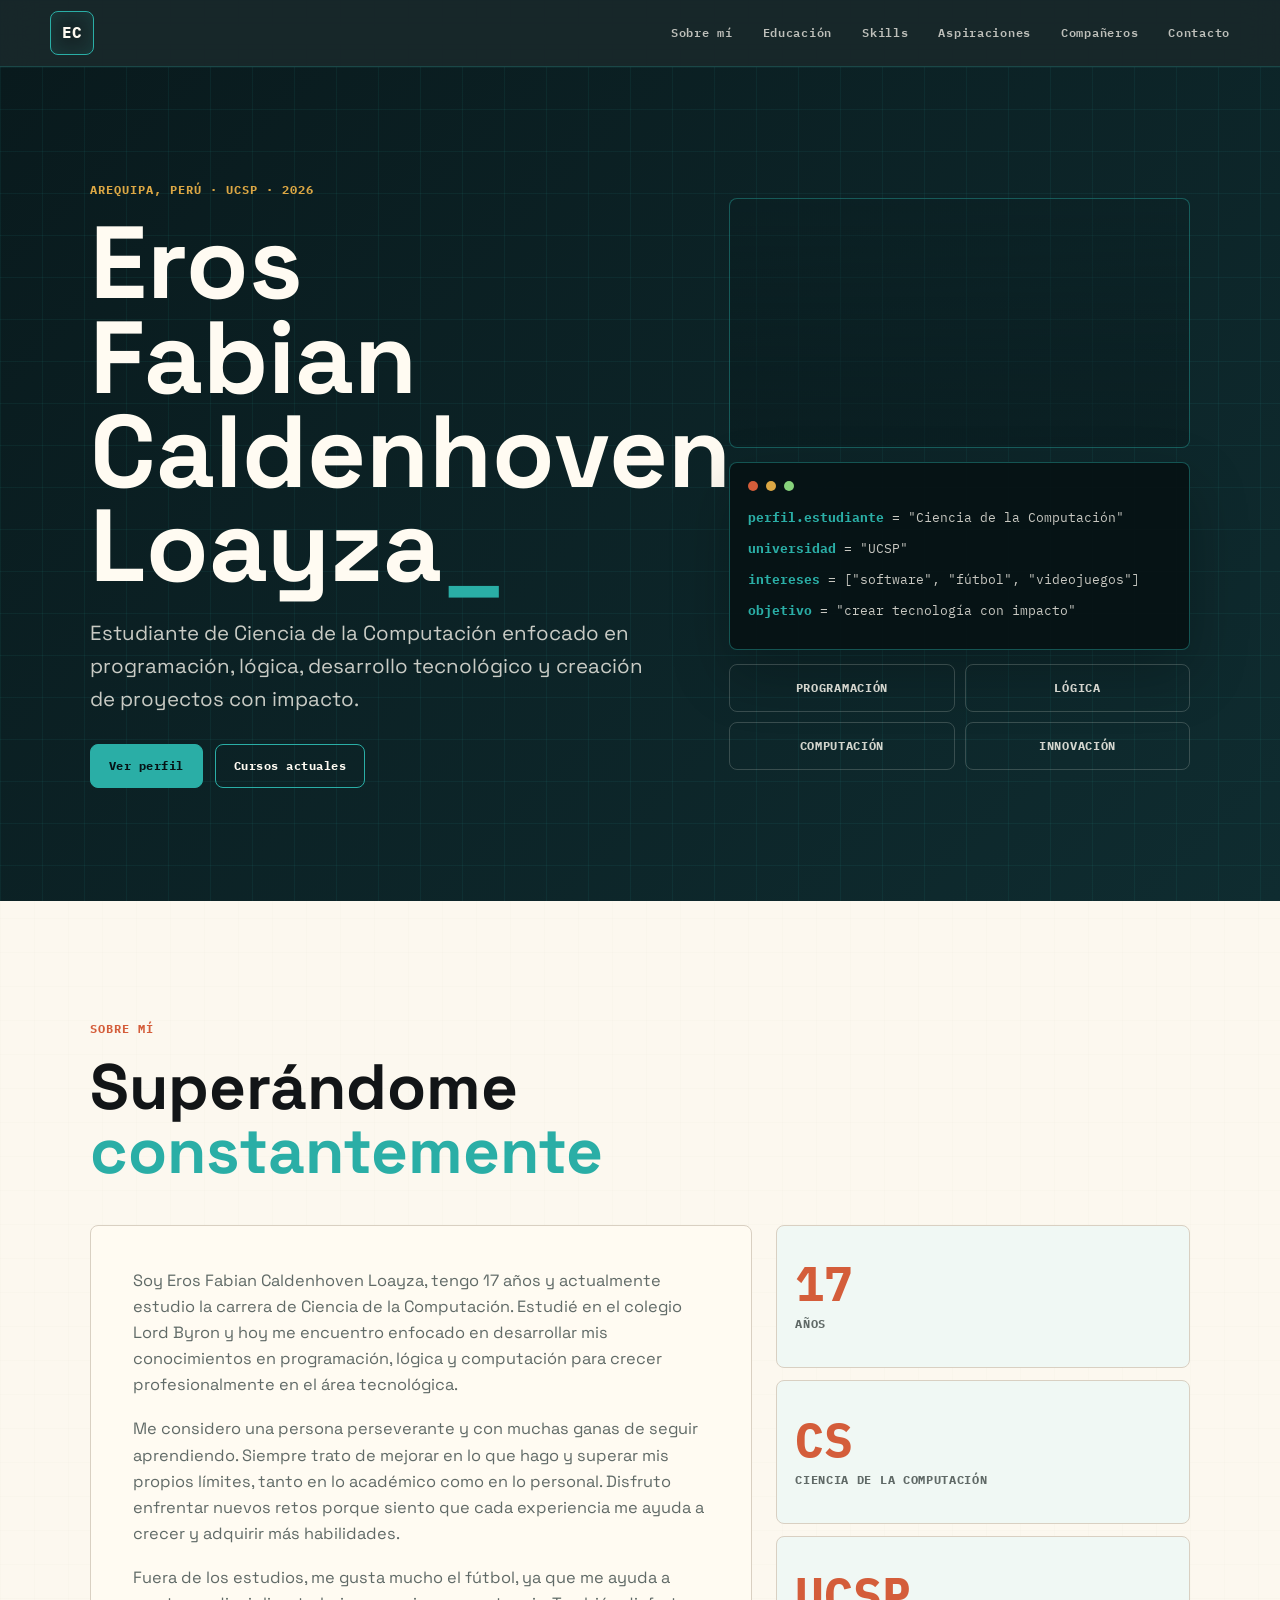
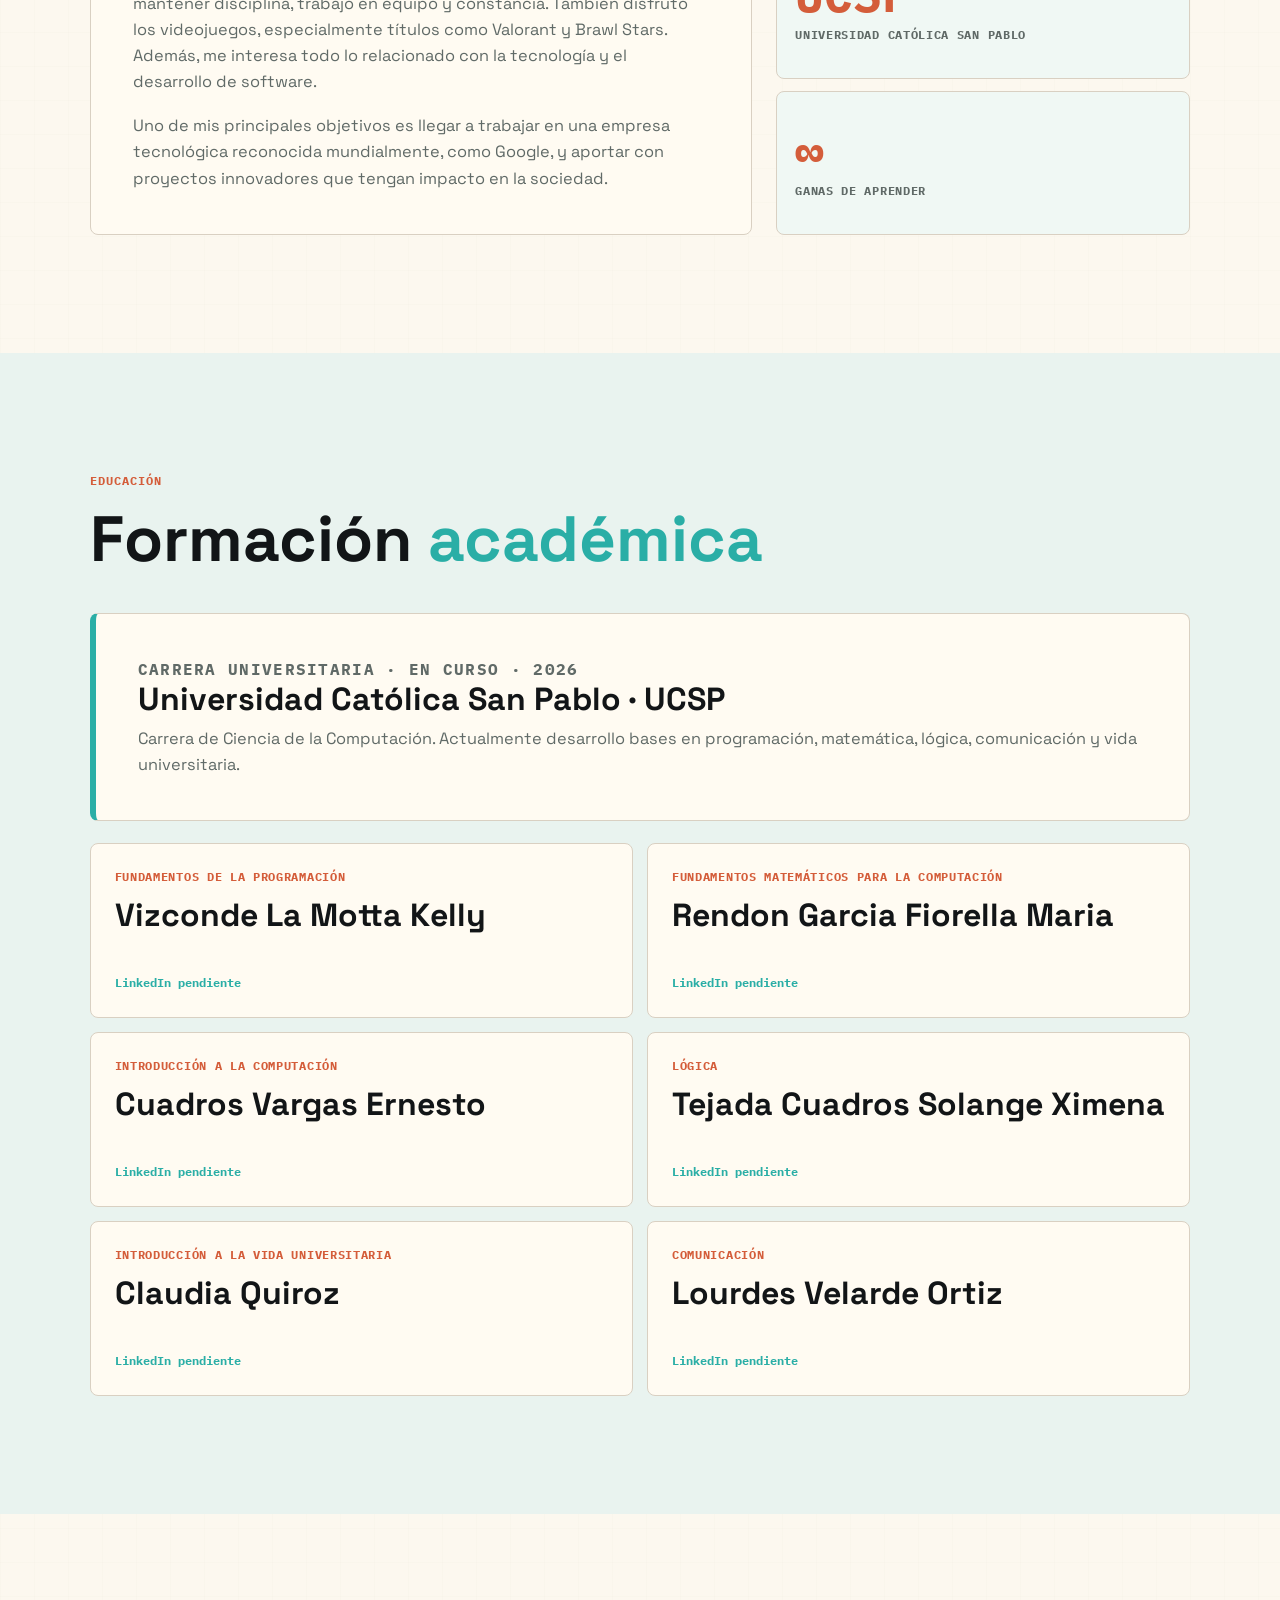
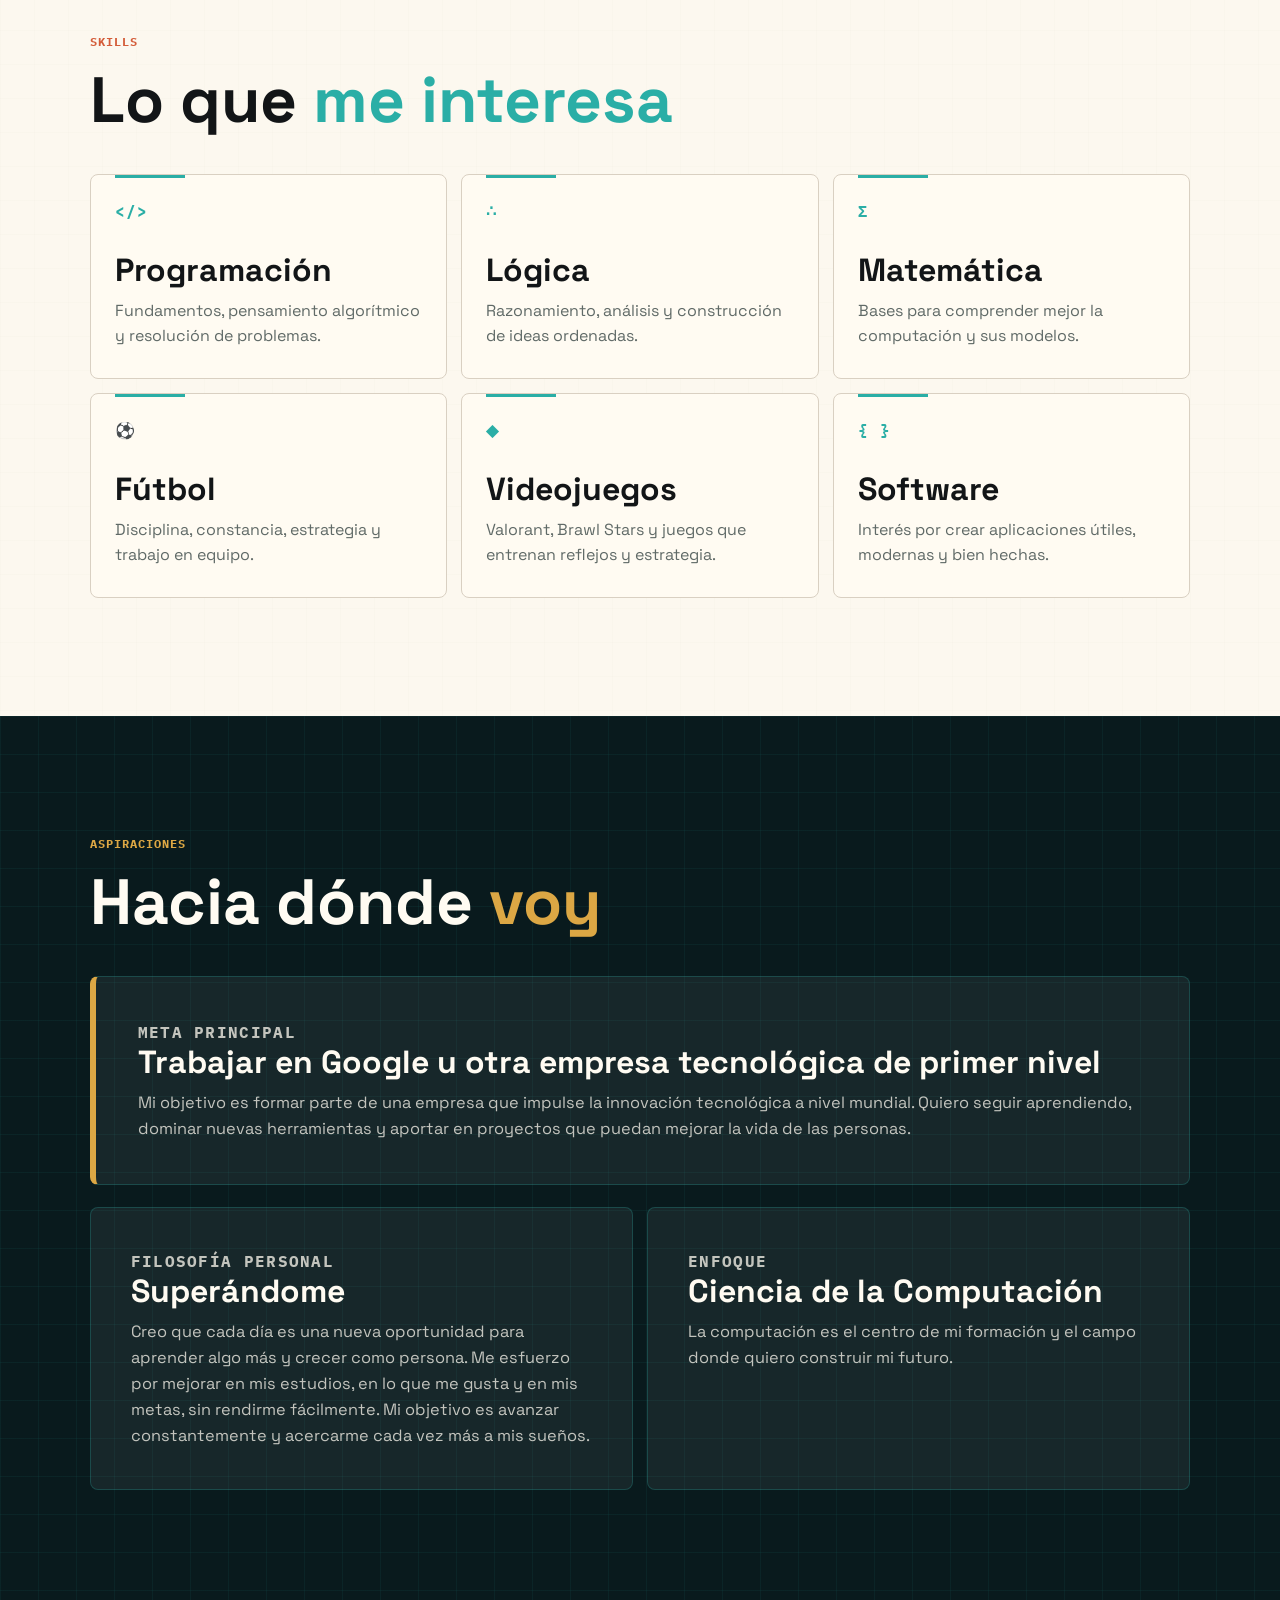
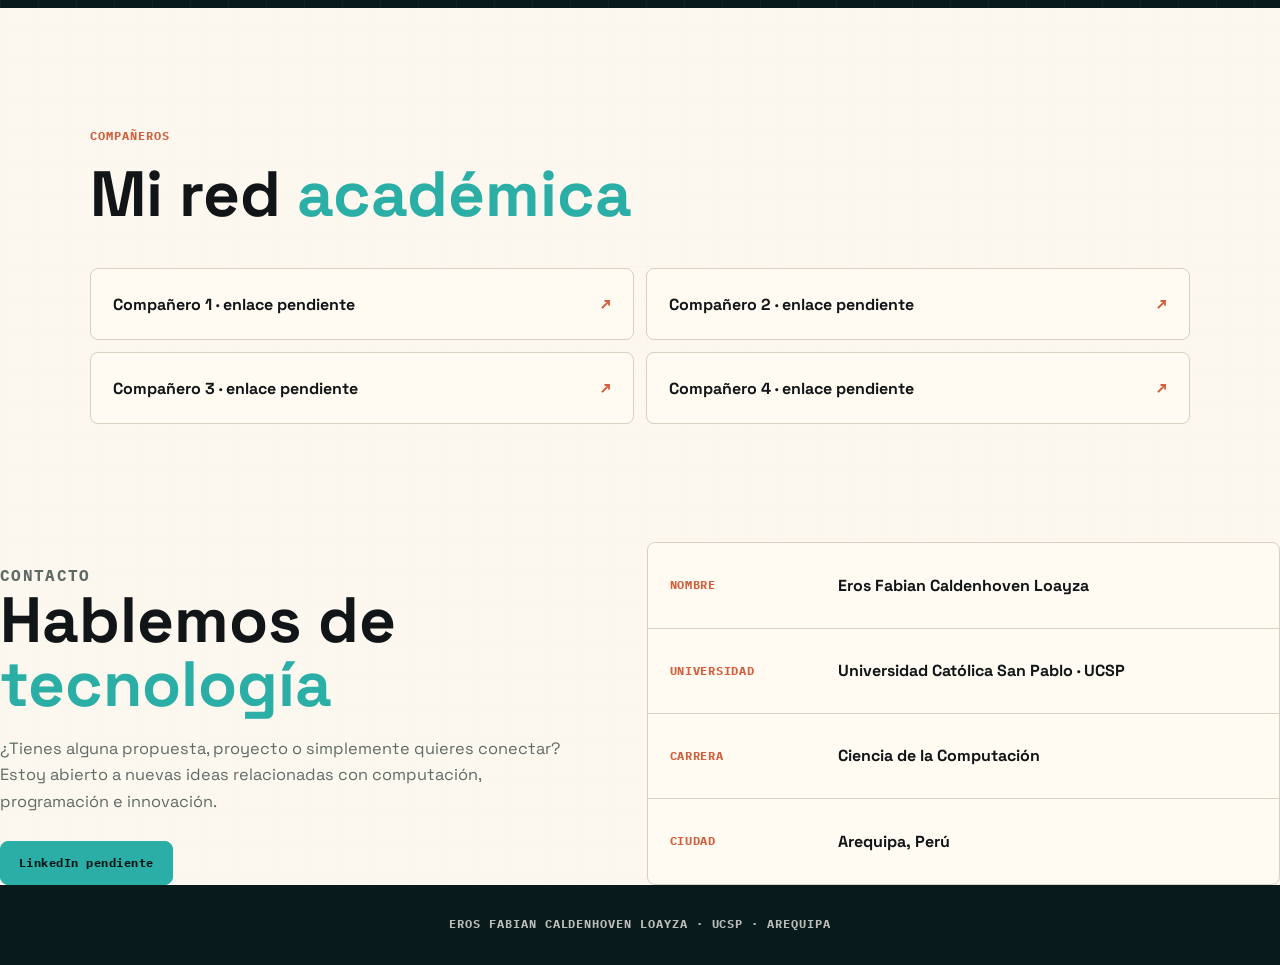
==== index.html @ b6aba3f3 "Add files via upload" ====
<!DOCTYPE html>
<html lang="es">
<head>
  <meta charset="UTF-8">
  <meta name="viewport" content="width=device-width, initial-scale=1.0">
  <title>Eros Fabian Caldenhoven Loayza | Portafolio</title>
  <link rel="preconnect" href="https://fonts.googleapis.com">
  <link rel="preconnect" href="https://fonts.gstatic.com" crossorigin>
  <link href="https://fonts.googleapis.com/css2?family=IBM+Plex+Mono:wght@400;500;600;700&family=Space+Grotesk:wght@400;500;600;700&display=swap" rel="stylesheet">
  <link rel="stylesheet" href="styles.css">
</head>
<body>
  <header class="site-header">
    <nav class="nav" aria-label="Navegación principal">
      <a class="brand" href="#inicio">EC</a>
      <div class="nav-links">
        <a href="#sobre-mi">Sobre mí</a>
        <a href="#educacion">Educación</a>
        <a href="#habilidades">Skills</a>
        <a href="#aspiraciones">Aspiraciones</a>
        <a href="#companeros">Compañeros</a>
        <a href="#contacto">Contacto</a>
      </div>
    </nav>
  </header>

  <main>
    <section id="inicio" class="hero-section">
      <div class="hero-copy">
        <p class="meta-line">Arequipa, Perú · UCSP · 2026</p>
        <h1>Eros Fabian Caldenhoven Loayza</h1>
        <p class="hero-description">
          Estudiante de Ciencia de la Computación enfocado en programación, lógica,
          desarrollo tecnológico y creación de proyectos con impacto.
        </p>
        <div class="hero-actions">
          <a href="#sobre-mi">Ver perfil</a>
          <a href="#educacion">Cursos actuales</a>
        </div>
      </div>

      <div class="hero-dashboard" aria-label="Panel digital de perfil">
        <div class="dashboard-image"></div>
        <div class="terminal-panel">
          <div class="terminal-top">
            <span></span>
            <span></span>
            <span></span>
          </div>
          <p><strong>perfil.estudiante</strong> = "Ciencia de la Computación"</p>
          <p><strong>universidad</strong> = "UCSP"</p>
          <p><strong>intereses</strong> = ["software", "fútbol", "videojuegos"]</p>
          <p><strong>objetivo</strong> = "crear tecnología con impacto"</p>
        </div>
        <div class="status-grid">
          <span>Programación</span>
          <span>Lógica</span>
          <span>Computación</span>
          <span>Innovación</span>
        </div>
      </div>
    </section>

    <section id="sobre-mi" class="section about-section">
      <div class="section-title">
        <p class="kicker">Sobre mí</p>
        <h2>Superándome <span>constantemente</span></h2>
      </div>

      <div class="about-layout">
        <div class="about-card">
          <p>
            Soy Eros Fabian Caldenhoven Loayza, tengo 17 años y actualmente estudio
            la carrera de Ciencia de la Computación. Estudié en el colegio Lord Byron
            y hoy me encuentro enfocado en desarrollar mis conocimientos en programación,
            lógica y computación para crecer profesionalmente en el área tecnológica.
          </p>
          <p>
            Me considero una persona perseverante y con muchas ganas de seguir aprendiendo.
            Siempre trato de mejorar en lo que hago y superar mis propios límites, tanto
            en lo académico como en lo personal. Disfruto enfrentar nuevos retos porque
            siento que cada experiencia me ayuda a crecer y adquirir más habilidades.
          </p>
          <p>
            Fuera de los estudios, me gusta mucho el fútbol, ya que me ayuda a mantener
            disciplina, trabajo en equipo y constancia. También disfruto los videojuegos,
            especialmente títulos como Valorant y Brawl Stars. Además, me interesa todo
            lo relacionado con la tecnología y el desarrollo de software.
          </p>
          <p>
            Uno de mis principales objetivos es llegar a trabajar en una empresa tecnológica
            reconocida mundialmente, como Google, y aportar con proyectos innovadores que
            tengan impacto en la sociedad.
          </p>
        </div>

        <aside class="facts-grid" aria-label="Datos personales">
          <article>
            <strong>17</strong>
            <span>Años</span>
          </article>
          <article>
            <strong>CS</strong>
            <span>Ciencia de la Computación</span>
          </article>
          <article>
            <strong>UCSP</strong>
            <span>Universidad Católica San Pablo</span>
          </article>
          <article>
            <strong>∞</strong>
            <span>Ganas de aprender</span>
          </article>
        </aside>
      </div>
    </section>

    <section id="educacion" class="section education-section">
      <div class="section-title">
        <p class="kicker">Educación</p>
        <h2>Formación <span>académica</span></h2>
      </div>

      <article class="featured-panel">
        <p class="meta-line">Carrera universitaria · En curso · 2026</p>
        <h3>Universidad Católica San Pablo · UCSP</h3>
        <p>
          Carrera de Ciencia de la Computación. Actualmente desarrollo bases en
          programación, matemática, lógica, comunicación y vida universitaria.
        </p>
      </article>

      <div class="course-list">
        <article class="course-item">
          <p>Fundamentos de la Programación</p>
          <h3>Vizconde La Motta Kelly</h3>
          <a href="#" target="_blank" rel="noopener">LinkedIn pendiente</a>
        </article>
        <article class="course-item">
          <p>Fundamentos Matemáticos para la Computación</p>
          <h3>Rendon Garcia Fiorella Maria</h3>
          <a href="#" target="_blank" rel="noopener">LinkedIn pendiente</a>
        </article>
        <article class="course-item">
          <p>Introducción a la Computación</p>
          <h3>Cuadros Vargas Ernesto</h3>
          <a href="#" target="_blank" rel="noopener">LinkedIn pendiente</a>
        </article>
        <article class="course-item">
          <p>Lógica</p>
          <h3>Tejada Cuadros Solange Ximena</h3>
          <a href="#" target="_blank" rel="noopener">LinkedIn pendiente</a>
        </article>
        <article class="course-item">
          <p>Introducción a la Vida Universitaria</p>
          <h3>Claudia Quiroz</h3>
          <a href="#" target="_blank" rel="noopener">LinkedIn pendiente</a>
        </article>
        <article class="course-item">
          <p>Comunicación</p>
          <h3>Lourdes Velarde Ortiz</h3>
          <a href="#" target="_blank" rel="noopener">LinkedIn pendiente</a>
        </article>
      </div>
    </section>

    <section id="habilidades" class="section skills-section">
      <div class="section-title">
        <p class="kicker">Skills</p>
        <h2>Lo que <span>me interesa</span></h2>
      </div>
      <div class="skills-grid">
        <article class="skill-card">
          <span>&lt;/&gt;</span>
          <h3>Programación</h3>
          <p>Fundamentos, pensamiento algorítmico y resolución de problemas.</p>
        </article>
        <article class="skill-card">
          <span>∴</span>
          <h3>Lógica</h3>
          <p>Razonamiento, análisis y construcción de ideas ordenadas.</p>
        </article>
        <article class="skill-card">
          <span>Σ</span>
          <h3>Matemática</h3>
          <p>Bases para comprender mejor la computación y sus modelos.</p>
        </article>
        <article class="skill-card">
          <span>⚽</span>
          <h3>Fútbol</h3>
          <p>Disciplina, constancia, estrategia y trabajo en equipo.</p>
        </article>
        <article class="skill-card">
          <span>◆</span>
          <h3>Videojuegos</h3>
          <p>Valorant, Brawl Stars y juegos que entrenan reflejos y estrategia.</p>
        </article>
        <article class="skill-card">
          <span>{ }</span>
          <h3>Software</h3>
          <p>Interés por crear aplicaciones útiles, modernas y bien hechas.</p>
        </article>
      </div>
    </section>

    <section id="aspiraciones" class="section aspiration-section">
      <div class="section-title">
        <p class="kicker">Aspiraciones</p>
        <h2>Hacia dónde <span>voy</span></h2>
      </div>
      <article class="featured-panel gold-panel">
        <p class="meta-line">Meta principal</p>
        <h3>Trabajar en Google u otra empresa tecnológica de primer nivel</h3>
        <p>
          Mi objetivo es formar parte de una empresa que impulse la innovación
          tecnológica a nivel mundial. Quiero seguir aprendiendo, dominar nuevas
          herramientas y aportar en proyectos que puedan mejorar la vida de las personas.
        </p>
      </article>
      <div class="aspiration-grid">
        <article>
          <p class="meta-line">Filosofía personal</p>
          <h3>Superándome</h3>
          <p>
            Creo que cada día es una nueva oportunidad para aprender algo más y crecer como persona.
            Me esfuerzo por mejorar en mis estudios, en lo que me gusta y en mis metas, sin rendirme
            fácilmente. Mi objetivo es avanzar constantemente y acercarme cada vez más a mis sueños.
          </p>
        </article>
        <article>
          <p class="meta-line">Enfoque</p>
          <h3>Ciencia de la Computación</h3>
          <p>La computación es el centro de mi formación y el campo donde quiero construir mi futuro.</p>
        </article>
      </div>
    </section>

    <section id="companeros" class="section classmates-section">
      <div class="section-title">
        <p class="kicker">Compañeros</p>
        <h2>Mi red <span>académica</span></h2>
      </div>
      <div class="classmates-list">
        <a href="#" target="_blank" rel="noopener">Compañero 1 · enlace pendiente</a>
        <a href="#" target="_blank" rel="noopener">Compañero 2 · enlace pendiente</a>
        <a href="#" target="_blank" rel="noopener">Compañero 3 · enlace pendiente</a>
        <a href="#" target="_blank" rel="noopener">Compañero 4 · enlace pendiente</a>
      </div>
    </section>

    <section id="contacto" class="contact-section">
      <div class="contact-copy">
        <p class="kicker">Contacto</p>
        <h2>Hablemos de <span>tecnología</span></h2>
        <p>
          ¿Tienes alguna propuesta, proyecto o simplemente quieres conectar?
          Estoy abierto a nuevas ideas relacionadas con computación, programación e innovación.
        </p>
        <a class="contact-button" href="#" target="_blank" rel="noopener">LinkedIn pendiente</a>
      </div>
      <div class="contact-table" aria-label="Datos de contacto">
        <div>
          <span>Nombre</span>
          <strong>Eros Fabian Caldenhoven Loayza</strong>
        </div>
        <div>
          <span>Universidad</span>
          <strong>Universidad Católica San Pablo · UCSP</strong>
        </div>
        <div>
          <span>Carrera</span>
          <strong>Ciencia de la Computación</strong>
        </div>
        <div>
          <span>Ciudad</span>
          <strong>Arequipa, Perú</strong>
        </div>
      </div>
    </section>
  </main>

  <footer class="site-footer">
    <p>EROS FABIAN CALDENHOVEN LOAYZA · UCSP · AREQUIPA</p>
  </footer>
</body>
</html>
---- styles.css ----
:root {
  --bg: #f4f0e7;
  --paper: #fffbf2;
  --ink: #121517;
  --muted: #606a67;
  --line: #d9d0c2;
  --dark: #091a1d;
  --dark-2: #0f2c30;
  --panel: #10272b;
  --code: #071315;
  --cyan: #2aaea6;
  --coral: #d45d3a;
  --gold: #dca744;
  --green: #87d37c;
  --mono: "IBM Plex Mono", monospace;
  --sans: "Space Grotesk", Arial, sans-serif;
}

* {
  box-sizing: border-box;
}

html {
  scroll-behavior: smooth;
}

body {
  margin: 0;
  color: var(--ink);
  background:
    linear-gradient(rgba(18, 21, 23, 0.04) 1px, transparent 1px),
    linear-gradient(90deg, rgba(18, 21, 23, 0.04) 1px, transparent 1px),
    var(--bg);
  background-size: 34px 34px;
  font-family: var(--sans);
  line-height: 1.6;
}

a {
  color: inherit;
}

.site-header {
  position: sticky;
  top: 0;
  z-index: 20;
  background: rgba(9, 26, 29, 0.94);
  border-bottom: 1px solid rgba(42, 174, 166, 0.24);
  backdrop-filter: blur(16px);
}

.nav {
  width: min(1180px, calc(100% - 32px));
  min-height: 66px;
  margin: 0 auto;
  display: flex;
  align-items: center;
  justify-content: space-between;
  gap: 24px;
}

.brand {
  width: 44px;
  height: 44px;
  display: inline-grid;
  place-items: center;
  border: 1px solid var(--cyan);
  border-radius: 8px;
  color: var(--paper);
  font-family: var(--mono);
  font-weight: 700;
  text-decoration: none;
  box-shadow: inset 0 0 18px rgba(42, 174, 166, 0.16);
}

.nav-links {
  display: flex;
  align-items: center;
  gap: clamp(14px, 3vw, 30px);
}

.nav-links a {
  color: rgba(255, 251, 242, 0.72);
  font-family: var(--mono);
  font-size: 0.75rem;
  font-weight: 600;
  letter-spacing: 0.06em;
  text-decoration: none;
}

.nav-links a:hover {
  color: var(--cyan);
}

.hero-section {
  min-height: calc(100vh - 66px);
  display: grid;
  grid-template-columns: minmax(0, 1.05fr) minmax(330px, 0.86fr);
  gap: clamp(30px, 6vw, 76px);
  align-items: center;
  padding: clamp(48px, 7vw, 92px) clamp(22px, 7vw, 96px);
  color: var(--paper);
  background:
    linear-gradient(rgba(42, 174, 166, 0.08) 1px, transparent 1px),
    linear-gradient(90deg, rgba(42, 174, 166, 0.08) 1px, transparent 1px),
    linear-gradient(135deg, var(--dark), var(--dark-2));
  background-size: 42px 42px, 42px 42px, auto;
}

.hero-copy {
  max-width: 760px;
}

.meta-line,
.kicker {
  margin: 0 0 16px;
  color: var(--coral);
  font-family: var(--mono);
  font-size: 0.78rem;
  font-weight: 700;
  letter-spacing: 0.08em;
  text-transform: uppercase;
}

.hero-section .meta-line,
.aspiration-section .meta-line,
.aspiration-section .kicker {
  color: var(--gold);
}

h1,
h2,
h3,
p {
  margin-top: 0;
}

h1,
h2,
h3 {
  letter-spacing: 0;
}

h1 {
  max-width: 800px;
  margin-bottom: 24px;
  font-size: clamp(3.4rem, 8vw, 7rem);
  font-weight: 700;
  line-height: 0.92;
}

h1::after {
  content: "_";
  color: var(--cyan);
}

.hero-description {
  max-width: 650px;
  margin-bottom: 28px;
  color: rgba(255, 251, 242, 0.78);
  font-size: clamp(1.05rem, 2vw, 1.28rem);
}

.hero-actions {
  display: flex;
  flex-wrap: wrap;
  gap: 12px;
}

.hero-actions a,
.contact-button {
  min-height: 44px;
  display: inline-flex;
  align-items: center;
  border: 1px solid var(--cyan);
  border-radius: 8px;
  padding: 0 18px;
  color: var(--paper);
  font-family: var(--mono);
  font-size: 0.78rem;
  font-weight: 700;
  letter-spacing: 0.04em;
  text-decoration: none;
}

.hero-actions a:first-child,
.contact-button {
  background: var(--cyan);
  color: #061315;
}

.hero-actions a:hover,
.contact-button:hover {
  transform: translateY(-2px);
}

.hero-dashboard {
  display: grid;
  grid-template-columns: 1fr;
  gap: 14px;
}

.dashboard-image {
  min-height: 250px;
  border: 1px solid rgba(42, 174, 166, 0.42);
  border-radius: 8px;
  background:
    linear-gradient(rgba(9, 26, 29, 0.2), rgba(9, 26, 29, 0.54)),
    url("https://images.unsplash.com/photo-1550751827-4bd374c3f58b?auto=format&fit=crop&w=1200&q=85") center/cover;
}

.terminal-panel {
  border: 1px solid rgba(42, 174, 166, 0.42);
  border-radius: 8px;
  padding: 18px;
  background: rgba(7, 19, 21, 0.94);
  box-shadow: 0 24px 60px rgba(0, 0, 0, 0.24);
}

.terminal-top {
  display: flex;
  gap: 8px;
  margin-bottom: 16px;
}

.terminal-top span {
  width: 10px;
  height: 10px;
  border-radius: 50%;
  background: var(--coral);
}

.terminal-top span:nth-child(2) {
  background: var(--gold);
}

.terminal-top span:nth-child(3) {
  background: var(--green);
}

.terminal-panel p {
  margin: 0 0 10px;
  color: rgba(255, 251, 242, 0.78);
  font-family: var(--mono);
  font-size: 0.82rem;
}

.terminal-panel strong {
  color: var(--cyan);
  font-weight: 700;
}

.status-grid {
  display: grid;
  grid-template-columns: repeat(2, minmax(0, 1fr));
  gap: 10px;
}

.status-grid span {
  min-height: 48px;
  display: grid;
  place-items: center;
  border: 1px solid rgba(255, 251, 242, 0.18);
  border-radius: 8px;
  color: rgba(255, 251, 242, 0.82);
  font-family: var(--mono);
  font-size: 0.72rem;
  font-weight: 700;
  letter-spacing: 0.06em;
  text-transform: uppercase;
}

.section {
  padding: clamp(70px, 10vw, 118px) clamp(22px, 7vw, 96px);
}

.section-title {
  max-width: 860px;
  margin-bottom: 42px;
}

.section-title h2,
.contact-copy h2 {
  margin: 0;
  font-size: clamp(2.4rem, 5vw, 4.8rem);
  line-height: 1;
}

.section-title h2 span,
.contact-copy h2 span {
  color: var(--cyan);
}

.about-section,
.skills-section,
.classmates-section,
.contact-section {
  background: rgba(255, 251, 242, 0.74);
}

.about-layout {
  max-width: 1180px;
  display: grid;
  grid-template-columns: minmax(0, 1.2fr) minmax(280px, 0.75fr);
  gap: 24px;
}

.about-card,
.featured-panel,
.course-item,
.skill-card,
.aspiration-grid article,
.contact-table {
  border: 1px solid var(--line);
  border-radius: 8px;
  background: var(--paper);
}

.about-card {
  padding: clamp(26px, 4vw, 42px);
  display: grid;
  gap: 18px;
}

.about-card p,
.featured-panel p,
.aspiration-grid p,
.contact-copy p {
  margin: 0;
  color: var(--muted);
  font-size: 1.02rem;
}

.facts-grid {
  display: grid;
  gap: 12px;
}

.facts-grid article {
  min-height: 112px;
  display: grid;
  align-content: center;
  border: 1px solid var(--line);
  border-radius: 8px;
  padding: 18px;
  background: #f0f8f4;
}

.facts-grid strong {
  color: var(--coral);
  font-family: var(--mono);
  font-size: clamp(2rem, 4vw, 3rem);
  line-height: 1;
}

.facts-grid span {
  margin-top: 8px;
  color: var(--muted);
  font-family: var(--mono);
  font-size: 0.72rem;
  font-weight: 700;
  letter-spacing: 0.06em;
  text-transform: uppercase;
}

.education-section {
  background: #e9f3ef;
}

.featured-panel {
  max-width: 1180px;
  margin-bottom: 22px;
  padding: clamp(26px, 4vw, 42px);
  border-left: 6px solid var(--cyan);
}

.featured-panel h3,
.course-item h3,
.skill-card h3,
.aspiration-grid h3 {
  margin-bottom: 10px;
  font-size: clamp(1.45rem, 2.5vw, 2.2rem);
  line-height: 1.08;
}

.course-list {
  max-width: 1180px;
  display: grid;
  grid-template-columns: repeat(2, minmax(0, 1fr));
  gap: 14px;
}

.course-item {
  min-height: 175px;
  padding: 24px;
  display: flex;
  flex-direction: column;
}

.course-item p,
.skill-card span,
.contact-table span {
  color: var(--coral);
  font-family: var(--mono);
  font-size: 0.72rem;
  font-weight: 700;
  letter-spacing: 0.06em;
  text-transform: uppercase;
}

.course-item a {
  margin-top: auto;
  color: var(--cyan);
  font-family: var(--mono);
  font-size: 0.78rem;
  font-weight: 700;
  text-decoration: none;
}

.skills-grid {
  max-width: 1180px;
  display: grid;
  grid-template-columns: repeat(3, minmax(0, 1fr));
  gap: 14px;
}

.skill-card {
  min-height: 205px;
  padding: 24px;
  position: relative;
}

.skill-card::before {
  content: "";
  position: absolute;
  top: 0;
  left: 24px;
  width: 70px;
  height: 3px;
  background: var(--cyan);
}

.skill-card span {
  display: inline-block;
  margin-bottom: 28px;
  color: var(--cyan);
  font-size: 1rem;
}

.skill-card p {
  margin: 0;
  color: var(--muted);
}

.aspiration-section {
  color: var(--paper);
  background:
    linear-gradient(rgba(42, 174, 166, 0.07) 1px, transparent 1px),
    linear-gradient(90deg, rgba(42, 174, 166, 0.07) 1px, transparent 1px),
    var(--dark);
  background-size: 38px 38px, 38px 38px, auto;
}

.aspiration-section .section-title h2 span {
  color: var(--gold);
}

.gold-panel,
.aspiration-grid article {
  border-color: rgba(42, 174, 166, 0.26);
  background: rgba(255, 251, 242, 0.06);
}

.gold-panel {
  border-left-color: var(--gold);
}

.aspiration-grid {
  max-width: 1180px;
  display: grid;
  grid-template-columns: 1fr 1fr;
  gap: 14px;
}

.aspiration-grid article {
  padding: clamp(26px, 4vw, 40px);
}

.aspiration-section .featured-panel p,
.aspiration-section .aspiration-grid p {
  color: rgba(255, 251, 242, 0.74);
}

.classmates-list {
  max-width: 1180px;
  display: grid;
  grid-template-columns: repeat(2, minmax(0, 1fr));
  gap: 12px;
}

.classmates-list a {
  min-height: 72px;
  display: flex;
  align-items: center;
  justify-content: space-between;
  border: 1px solid var(--line);
  border-radius: 8px;
  padding: 0 22px;
  background: var(--paper);
  font-weight: 700;
  text-decoration: none;
}

.classmates-list a::after {
  content: "↗";
  color: var(--coral);
  font-family: var(--mono);
}

.classmates-list a:hover,
.course-item a:hover {
  color: var(--coral);
}

.contact-section {
  display: grid;
  grid-template-columns: minmax(0, 0.9fr) minmax(320px, 1fr);
  gap: clamp(28px, 6vw, 78px);
}

.contact-copy p {
  max-width: 560px;
  margin-top: 20px;
}

.contact-button {
  margin-top: 26px;
  color: #061315;
}

.contact-table {
  display: grid;
  overflow: hidden;
}

.contact-table div {
  display: grid;
  grid-template-columns: 150px 1fr;
  gap: 18px;
  align-items: center;
  border-bottom: 1px solid var(--line);
  padding: 22px;
}

.contact-table div:last-child {
  border-bottom: 0;
}

.contact-table strong {
  font-weight: 700;
}

.site-footer {
  min-height: 80px;
  display: grid;
  place-items: center;
  padding: 0 22px;
  color: rgba(255, 251, 242, 0.72);
  background: var(--dark);
  text-align: center;
}

.site-footer p {
  margin: 0;
  font-family: var(--mono);
  font-size: 0.74rem;
  font-weight: 700;
  letter-spacing: 0.08em;
}

@media (max-width: 980px) {
  .nav {
    min-height: auto;
    align-items: flex-start;
    flex-direction: column;
    padding: 14px 0;
  }

  .nav-links {
    width: 100%;
    overflow-x: auto;
    padding-bottom: 6px;
  }

  .hero-section,
  .about-layout,
  .contact-section {
    grid-template-columns: 1fr;
  }

  .hero-dashboard {
    max-width: 680px;
  }

  .course-list,
  .skills-grid,
  .aspiration-grid,
  .classmates-list {
    grid-template-columns: 1fr;
  }
}

@media (max-width: 620px) {
  .nav {
    width: min(100% - 24px, 1180px);
  }

  .nav-links a {
    font-size: 0.68rem;
  }

  .hero-section,
  .section,
  .contact-section {
    padding-left: 18px;
    padding-right: 18px;
  }

  h1 {
    font-size: clamp(2.9rem, 15vw, 4.5rem);
  }

  .dashboard-image {
    min-height: 210px;
  }

  .status-grid {
    grid-template-columns: 1fr;
  }

  .contact-table div {
    grid-template-columns: 1fr;
    gap: 8px;
  }
}
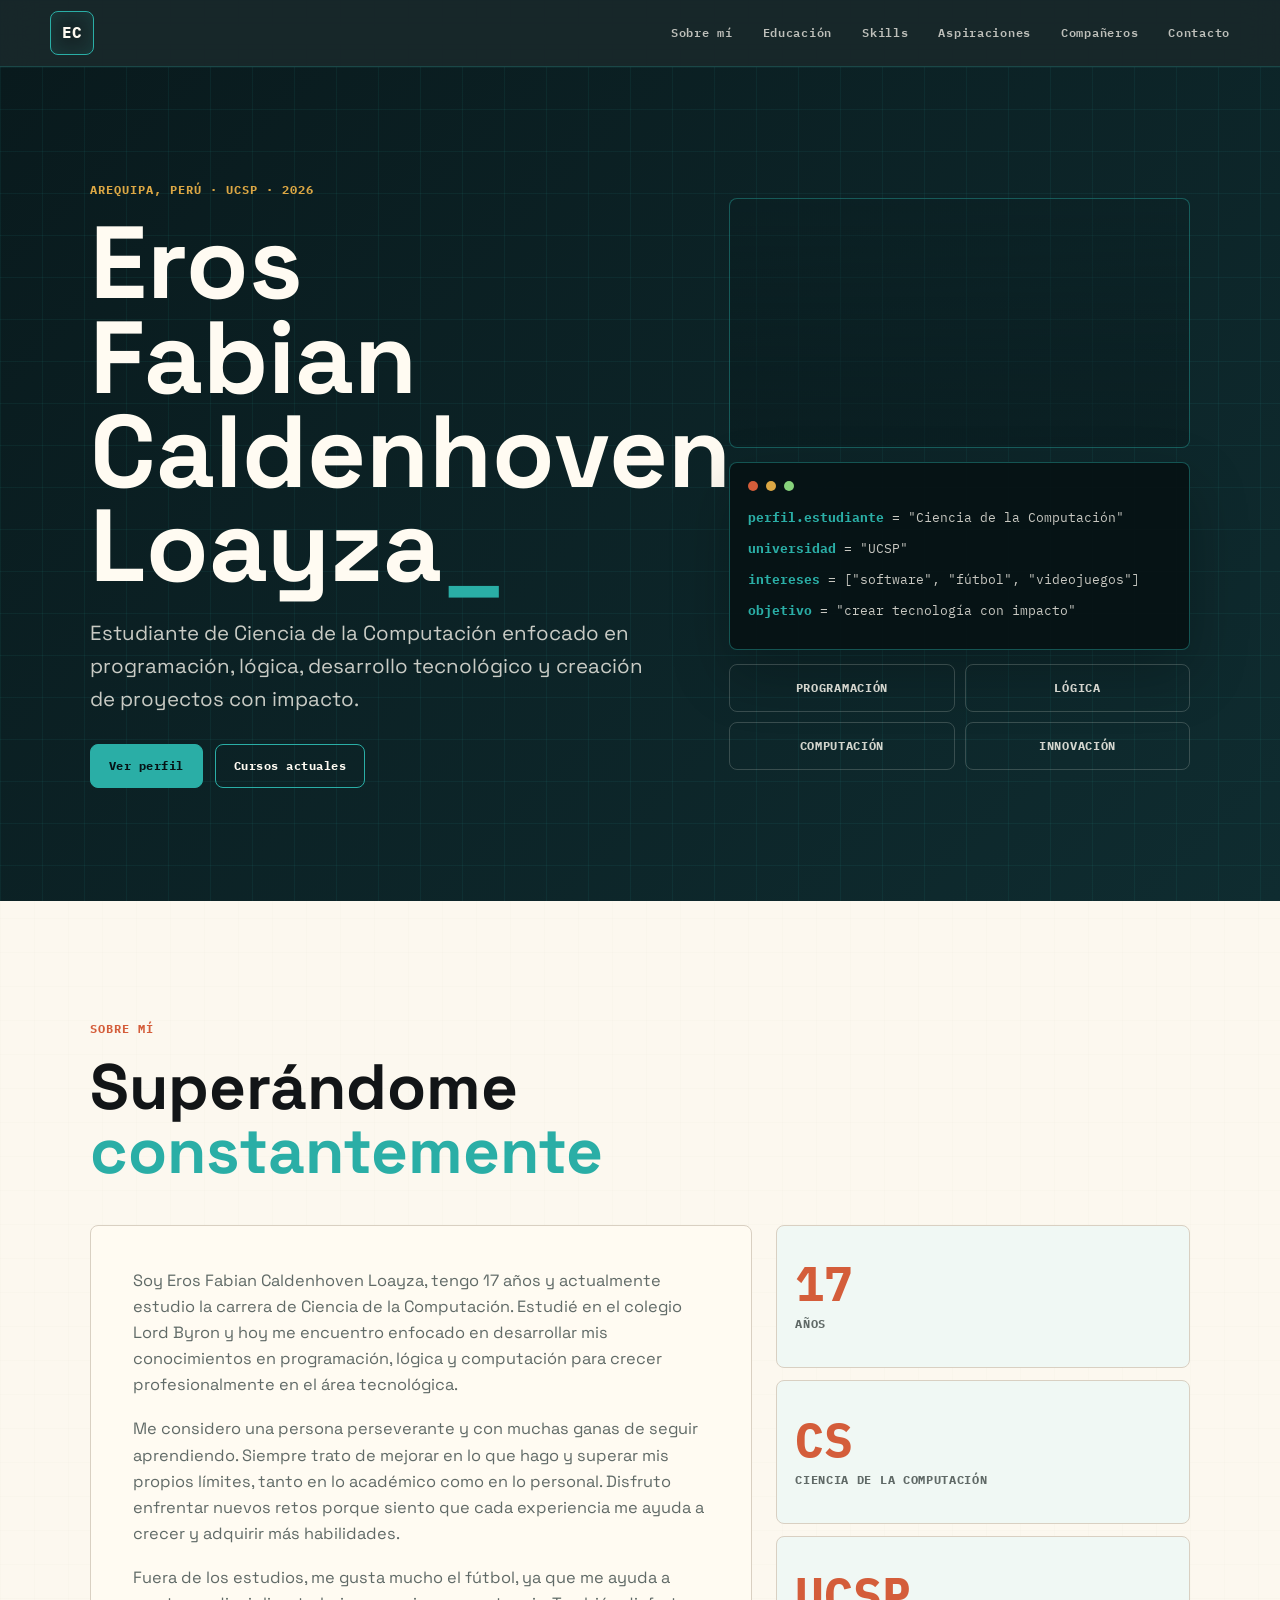
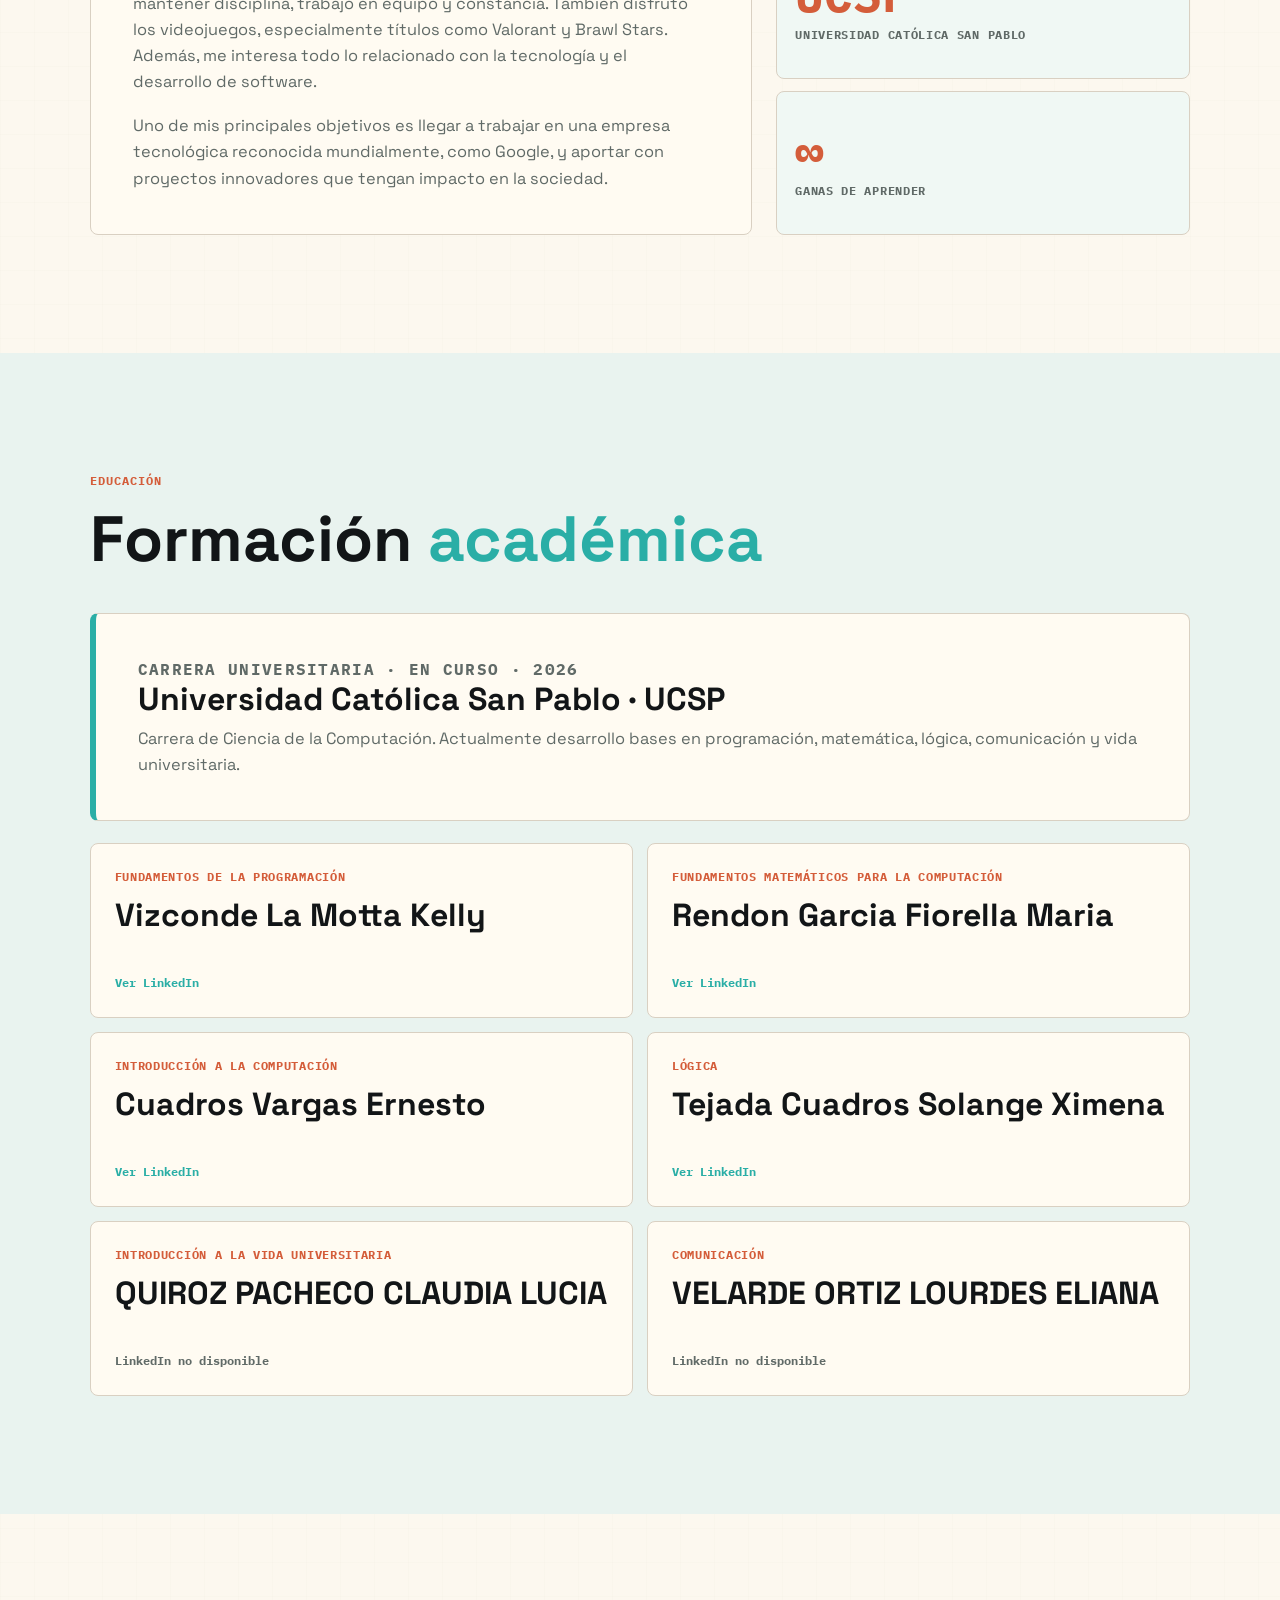
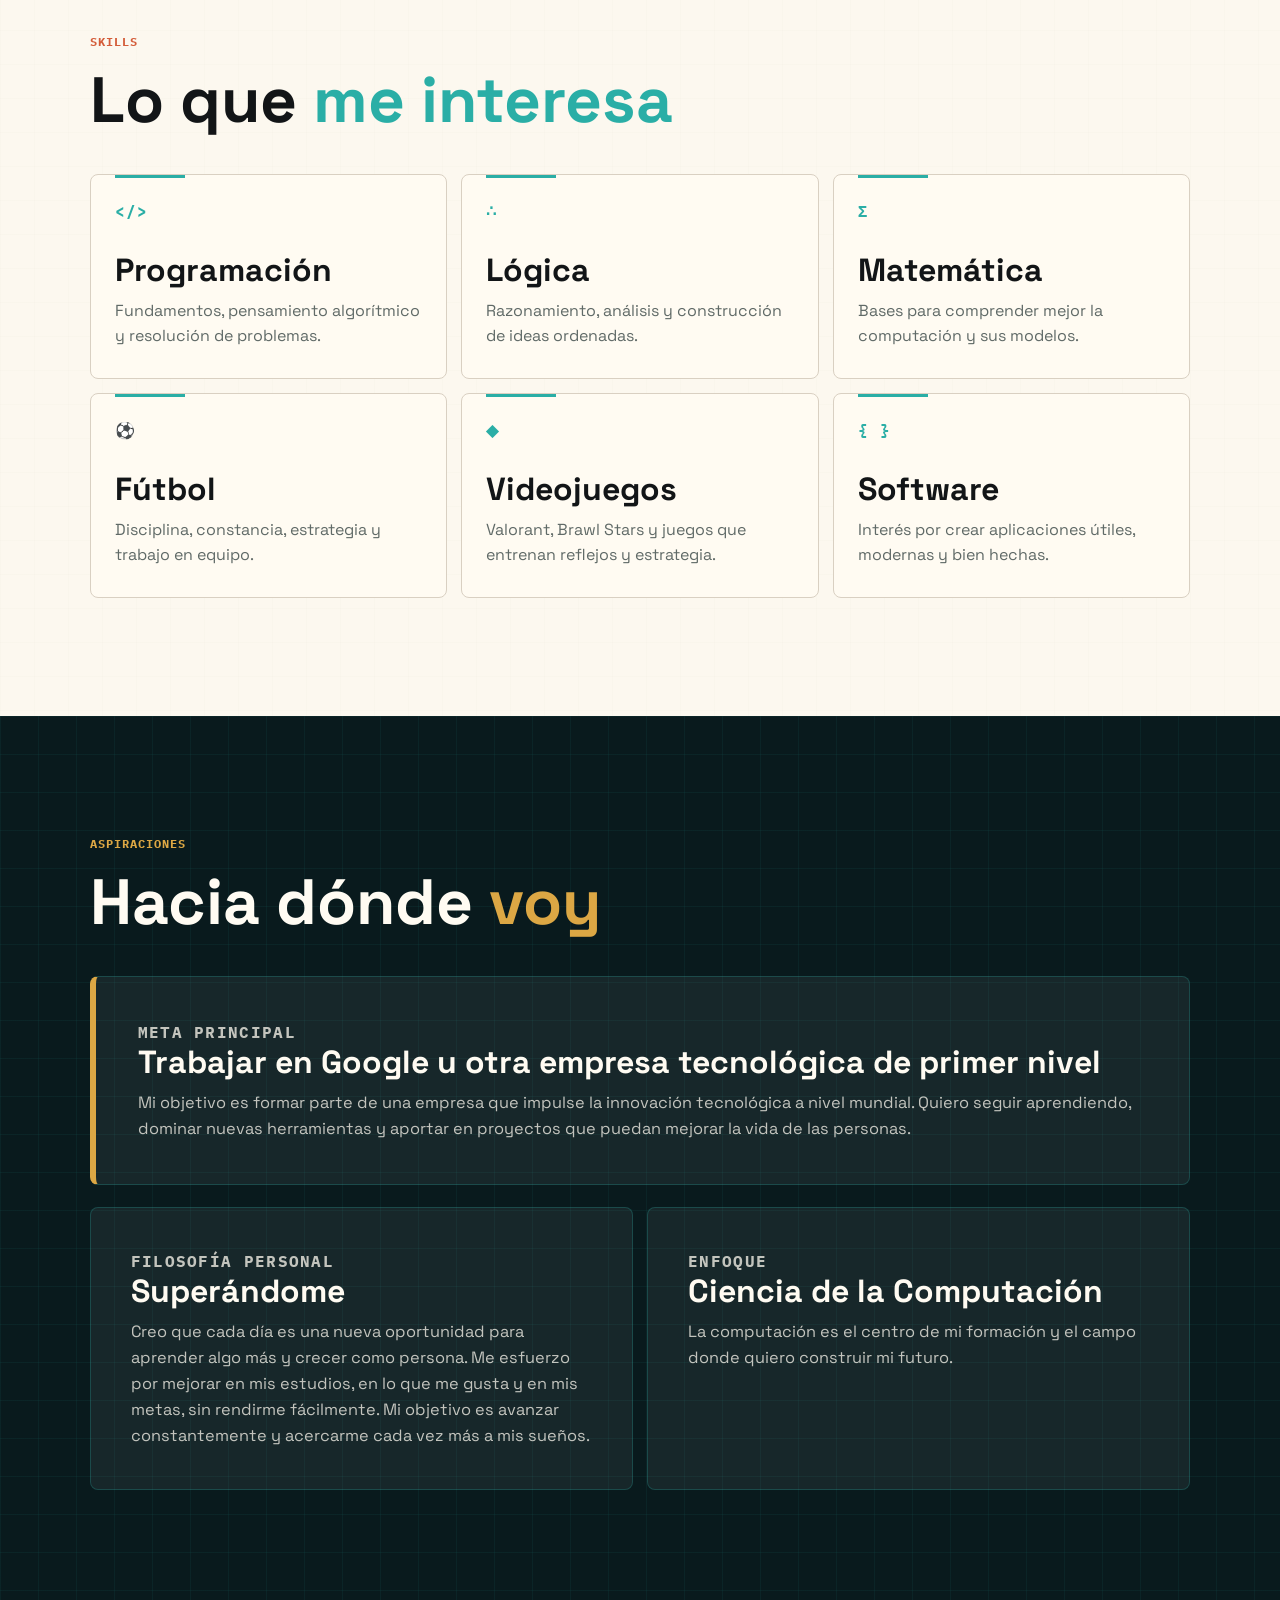
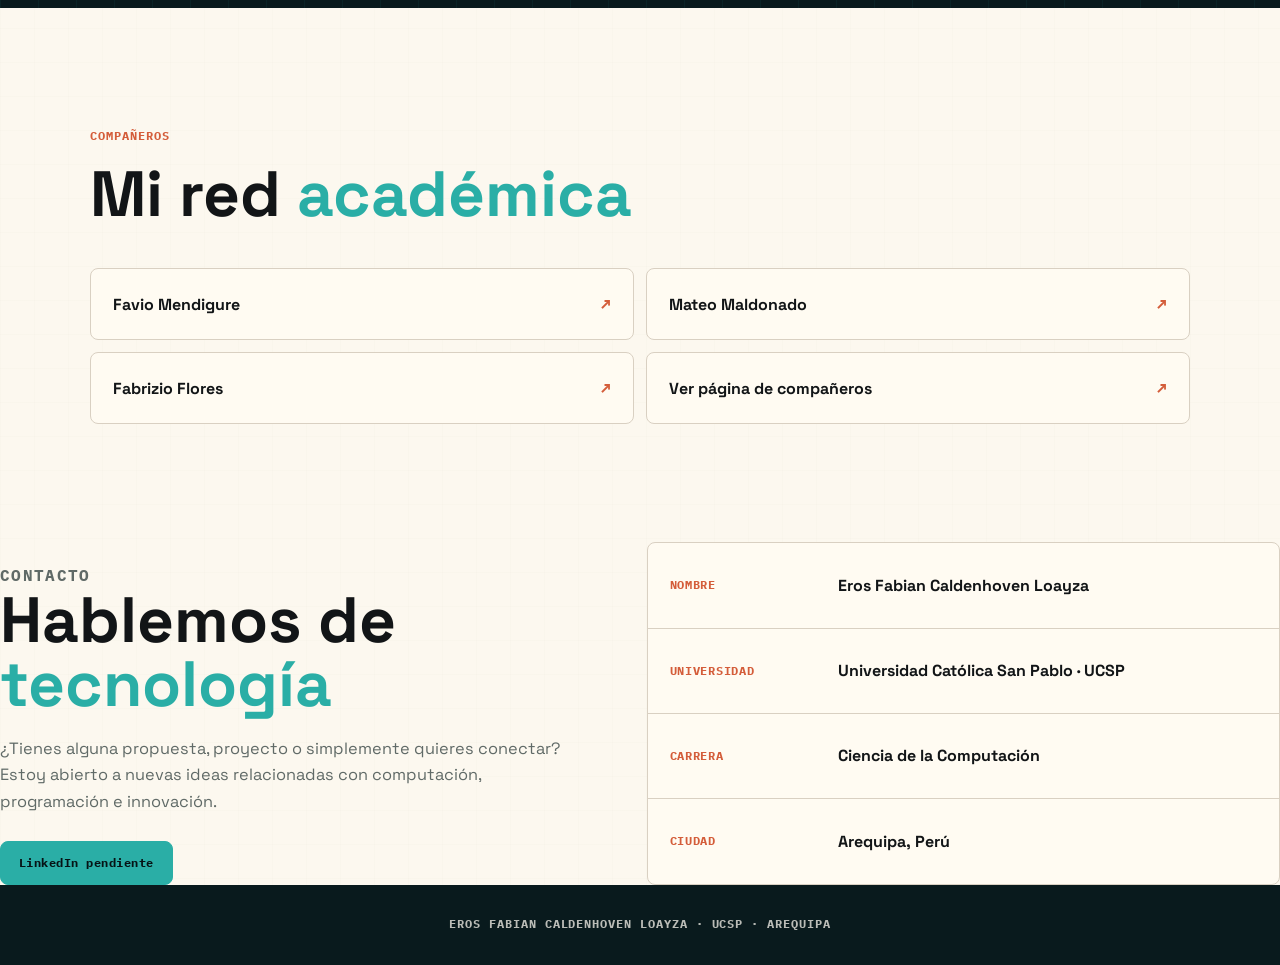
==== commit dfa152fd: "Add files via upload" ====
--- a/index.html
+++ b/index.html
@@ -18,7 +18,7 @@
         <a href="#educacion">Educación</a>
         <a href="#habilidades">Skills</a>
         <a href="#aspiraciones">Aspiraciones</a>
-        <a href="#companeros">Compañeros</a>
+        <a href="companeros.html">Compañeros</a>
         <a href="#contacto">Contacto</a>
       </div>
     </nav>
@@ -134,32 +134,32 @@
         <article class="course-item">
           <p>Fundamentos de la Programación</p>
           <h3>Vizconde La Motta Kelly</h3>
-          <a href="#" target="_blank" rel="noopener">LinkedIn pendiente</a>
+          <a href="https://www.linkedin.com/in/kelly-vizconde-la-motta-3a57a4143/" target="_blank" rel="noopener">Ver LinkedIn</a>
         </article>
         <article class="course-item">
           <p>Fundamentos Matemáticos para la Computación</p>
           <h3>Rendon Garcia Fiorella Maria</h3>
-          <a href="#" target="_blank" rel="noopener">LinkedIn pendiente</a>
+          <a href="https://www.linkedin.com/in/fiorella-mar%C3%ADa-rend%C3%B3n-garc%C3%ADa-7aa9b7374/" target="_blank" rel="noopener">Ver LinkedIn</a>
         </article>
         <article class="course-item">
           <p>Introducción a la Computación</p>
           <h3>Cuadros Vargas Ernesto</h3>
-          <a href="#" target="_blank" rel="noopener">LinkedIn pendiente</a>
+          <a href="https://www.linkedin.com/in/ecuadrosv/" target="_blank" rel="noopener">Ver LinkedIn</a>
         </article>
         <article class="course-item">
           <p>Lógica</p>
           <h3>Tejada Cuadros Solange Ximena</h3>
-          <a href="#" target="_blank" rel="noopener">LinkedIn pendiente</a>
+          <a href="https://www.linkedin.com/in/solange-tejada/" target="_blank" rel="noopener">Ver LinkedIn</a>
         </article>
         <article class="course-item">
           <p>Introducción a la Vida Universitaria</p>
-          <h3>Claudia Quiroz</h3>
-          <a href="#" target="_blank" rel="noopener">LinkedIn pendiente</a>
+          <h3>QUIROZ PACHECO CLAUDIA LUCIA</h3>
+          <span class="no-link">LinkedIn no disponible</span>
         </article>
         <article class="course-item">
           <p>Comunicación</p>
-          <h3>Lourdes Velarde Ortiz</h3>
-          <a href="#" target="_blank" rel="noopener">LinkedIn pendiente</a>
+          <h3>VELARDE ORTIZ LOURDES ELIANA</h3>
+          <span class="no-link">LinkedIn no disponible</span>
         </article>
       </div>
     </section>
@@ -241,10 +241,10 @@
         <h2>Mi red <span>académica</span></h2>
       </div>
       <div class="classmates-list">
-        <a href="#" target="_blank" rel="noopener">Compañero 1 · enlace pendiente</a>
-        <a href="#" target="_blank" rel="noopener">Compañero 2 · enlace pendiente</a>
-        <a href="#" target="_blank" rel="noopener">Compañero 3 · enlace pendiente</a>
-        <a href="#" target="_blank" rel="noopener">Compañero 4 · enlace pendiente</a>
+        <a href="https://faviom15.github.io/favio-cesar-portfolio/" target="_blank" rel="noopener">Favio Mendigure</a>
+        <a href="https://mateomaldonadovalencia.github.io/" target="_blank" rel="noopener">Mateo Maldonado</a>
+        <a href="https://fabrizioflv.github.io/fabrizio-web/#" target="_blank" rel="noopener">Fabrizio Flores</a>
+        <a href="companeros.html">Ver página de compañeros</a>
       </div>
     </section>
 
--- a/styles.css
+++ b/styles.css
@@ -417,6 +417,14 @@
   text-decoration: none;
 }
 
+.course-item .no-link {
+  margin-top: auto;
+  color: var(--muted);
+  font-family: var(--mono);
+  font-size: 0.78rem;
+  font-weight: 700;
+}
+
 .skills-grid {
   max-width: 1180px;
   display: grid;
@@ -522,6 +530,88 @@
   color: var(--coral);
 }
 
+.page-hero {
+  padding: clamp(74px, 10vw, 120px) clamp(22px, 7vw, 96px);
+  color: var(--paper);
+  background:
+    linear-gradient(rgba(42, 174, 166, 0.08) 1px, transparent 1px),
+    linear-gradient(90deg, rgba(42, 174, 166, 0.08) 1px, transparent 1px),
+    linear-gradient(135deg, var(--dark), var(--dark-2));
+  background-size: 42px 42px, 42px 42px, auto;
+}
+
+.page-hero h1 {
+  max-width: 900px;
+}
+
+.page-hero p:not(.meta-line) {
+  max-width: 640px;
+  color: rgba(255, 251, 242, 0.76);
+  font-size: 1.15rem;
+}
+
+.back-link {
+  min-height: 44px;
+  display: inline-flex;
+  align-items: center;
+  margin-top: 26px;
+  border: 1px solid var(--cyan);
+  border-radius: 8px;
+  padding: 0 18px;
+  color: #061315;
+  background: var(--cyan);
+  font-family: var(--mono);
+  font-size: 0.78rem;
+  font-weight: 700;
+  text-decoration: none;
+}
+
+.classmates-page-section {
+  background: rgba(255, 251, 242, 0.74);
+}
+
+.classmates-page-grid {
+  max-width: 1180px;
+  display: grid;
+  grid-template-columns: repeat(3, minmax(0, 1fr));
+  gap: 14px;
+}
+
+.classmates-page-grid a {
+  min-height: 230px;
+  display: flex;
+  flex-direction: column;
+  justify-content: space-between;
+  border: 1px solid var(--line);
+  border-radius: 8px;
+  padding: 24px;
+  background: var(--paper);
+  color: var(--ink);
+  text-decoration: none;
+}
+
+.classmates-page-grid span,
+.classmates-page-grid small {
+  color: var(--coral);
+  font-family: var(--mono);
+  font-weight: 700;
+}
+
+.classmates-page-grid strong {
+  font-size: clamp(1.6rem, 3vw, 2.2rem);
+  line-height: 1.05;
+}
+
+.classmates-page-grid small {
+  color: var(--muted);
+  word-break: break-word;
+}
+
+.classmates-page-grid a:hover {
+  border-color: var(--cyan);
+  transform: translateY(-3px);
+}
+
 .contact-section {
   display: grid;
   grid-template-columns: minmax(0, 0.9fr) minmax(320px, 1fr);
@@ -605,7 +695,8 @@
   .course-list,
   .skills-grid,
   .aspiration-grid,
-  .classmates-list {
+  .classmates-list,
+  .classmates-page-grid {
     grid-template-columns: 1fr;
   }
 }
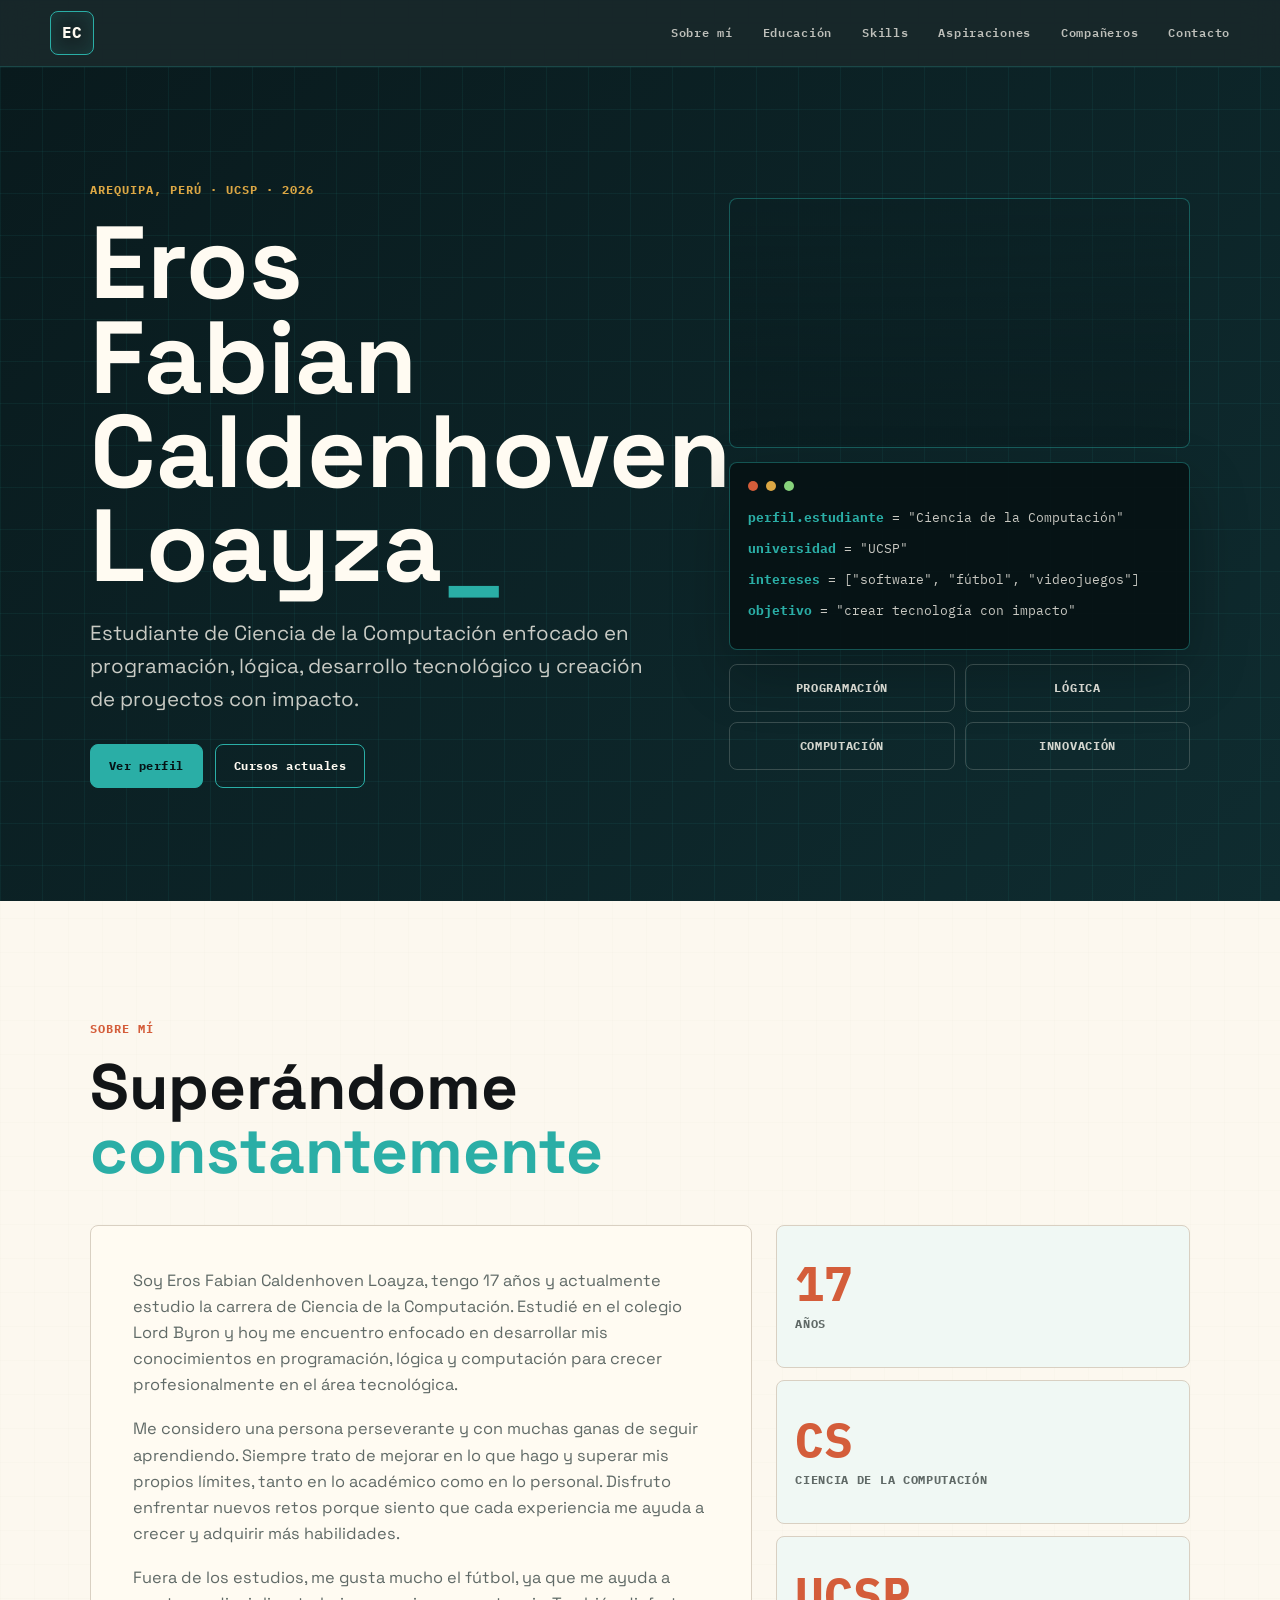
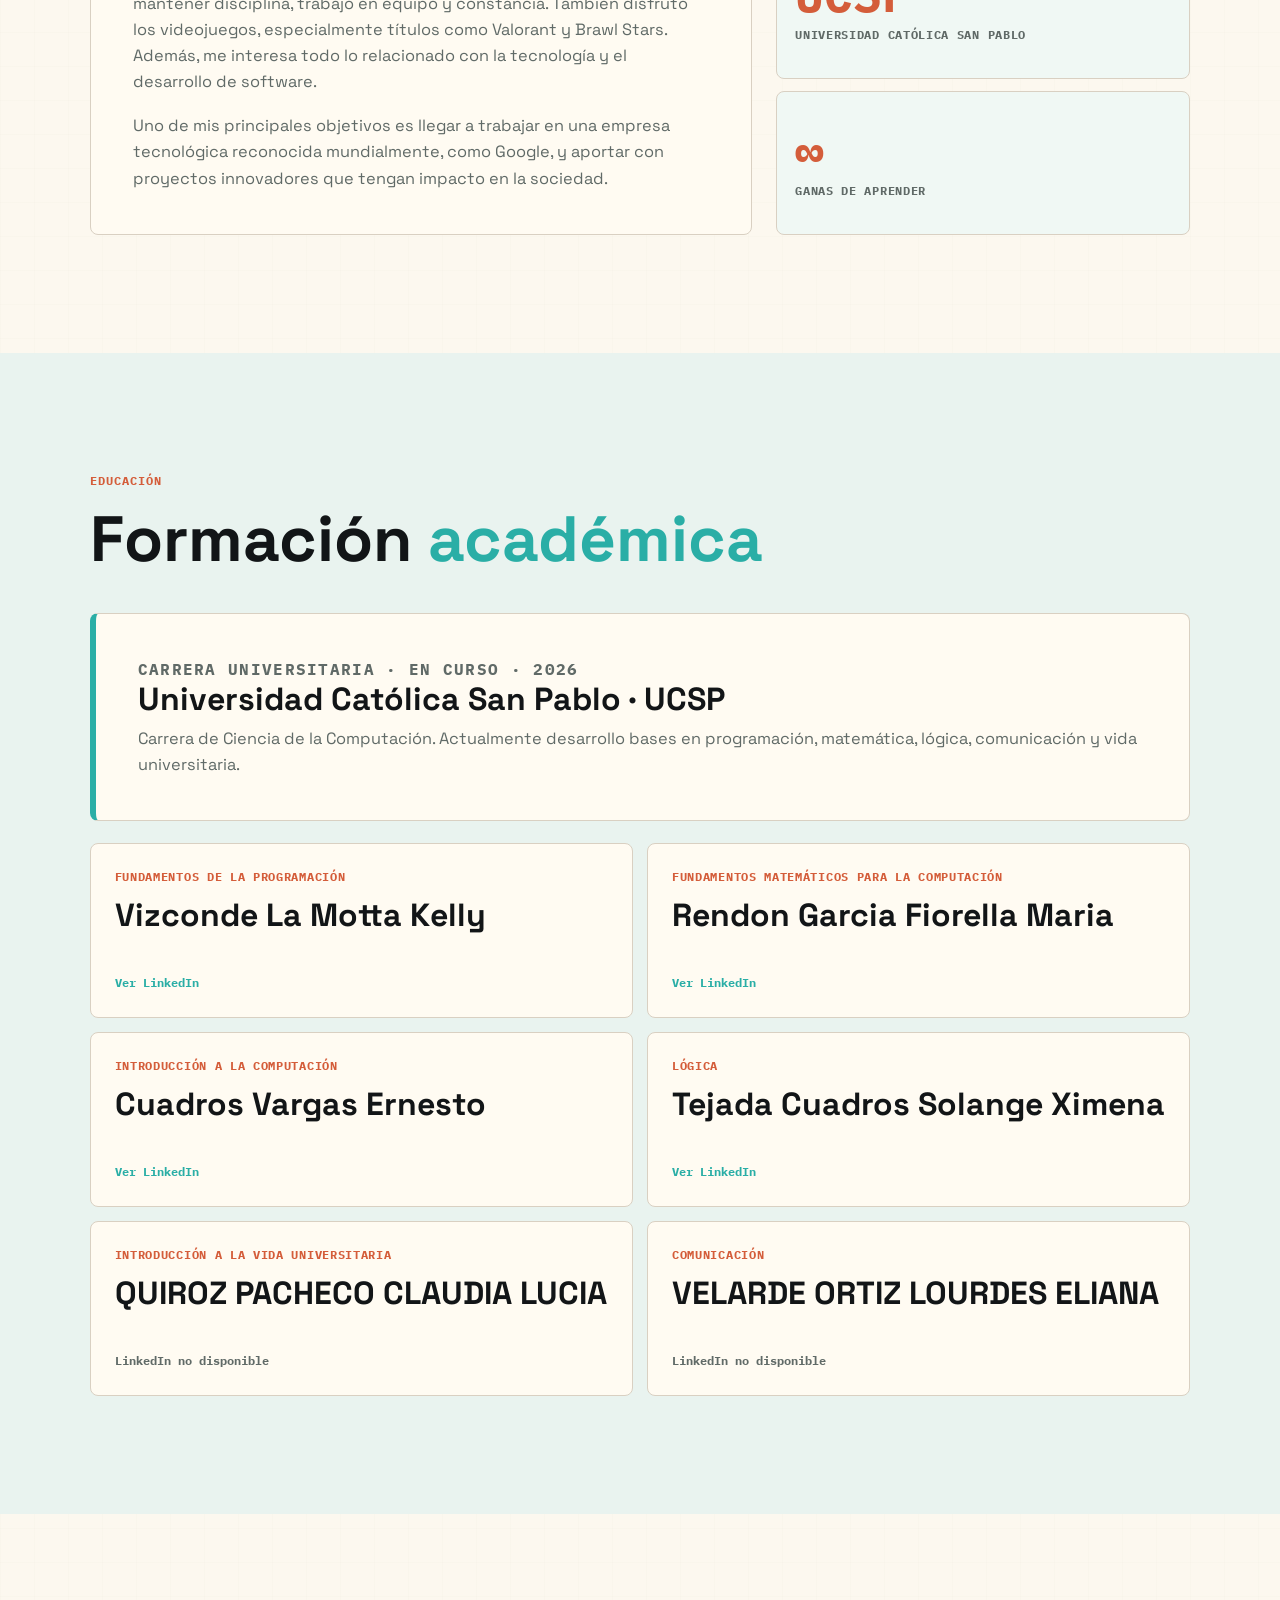
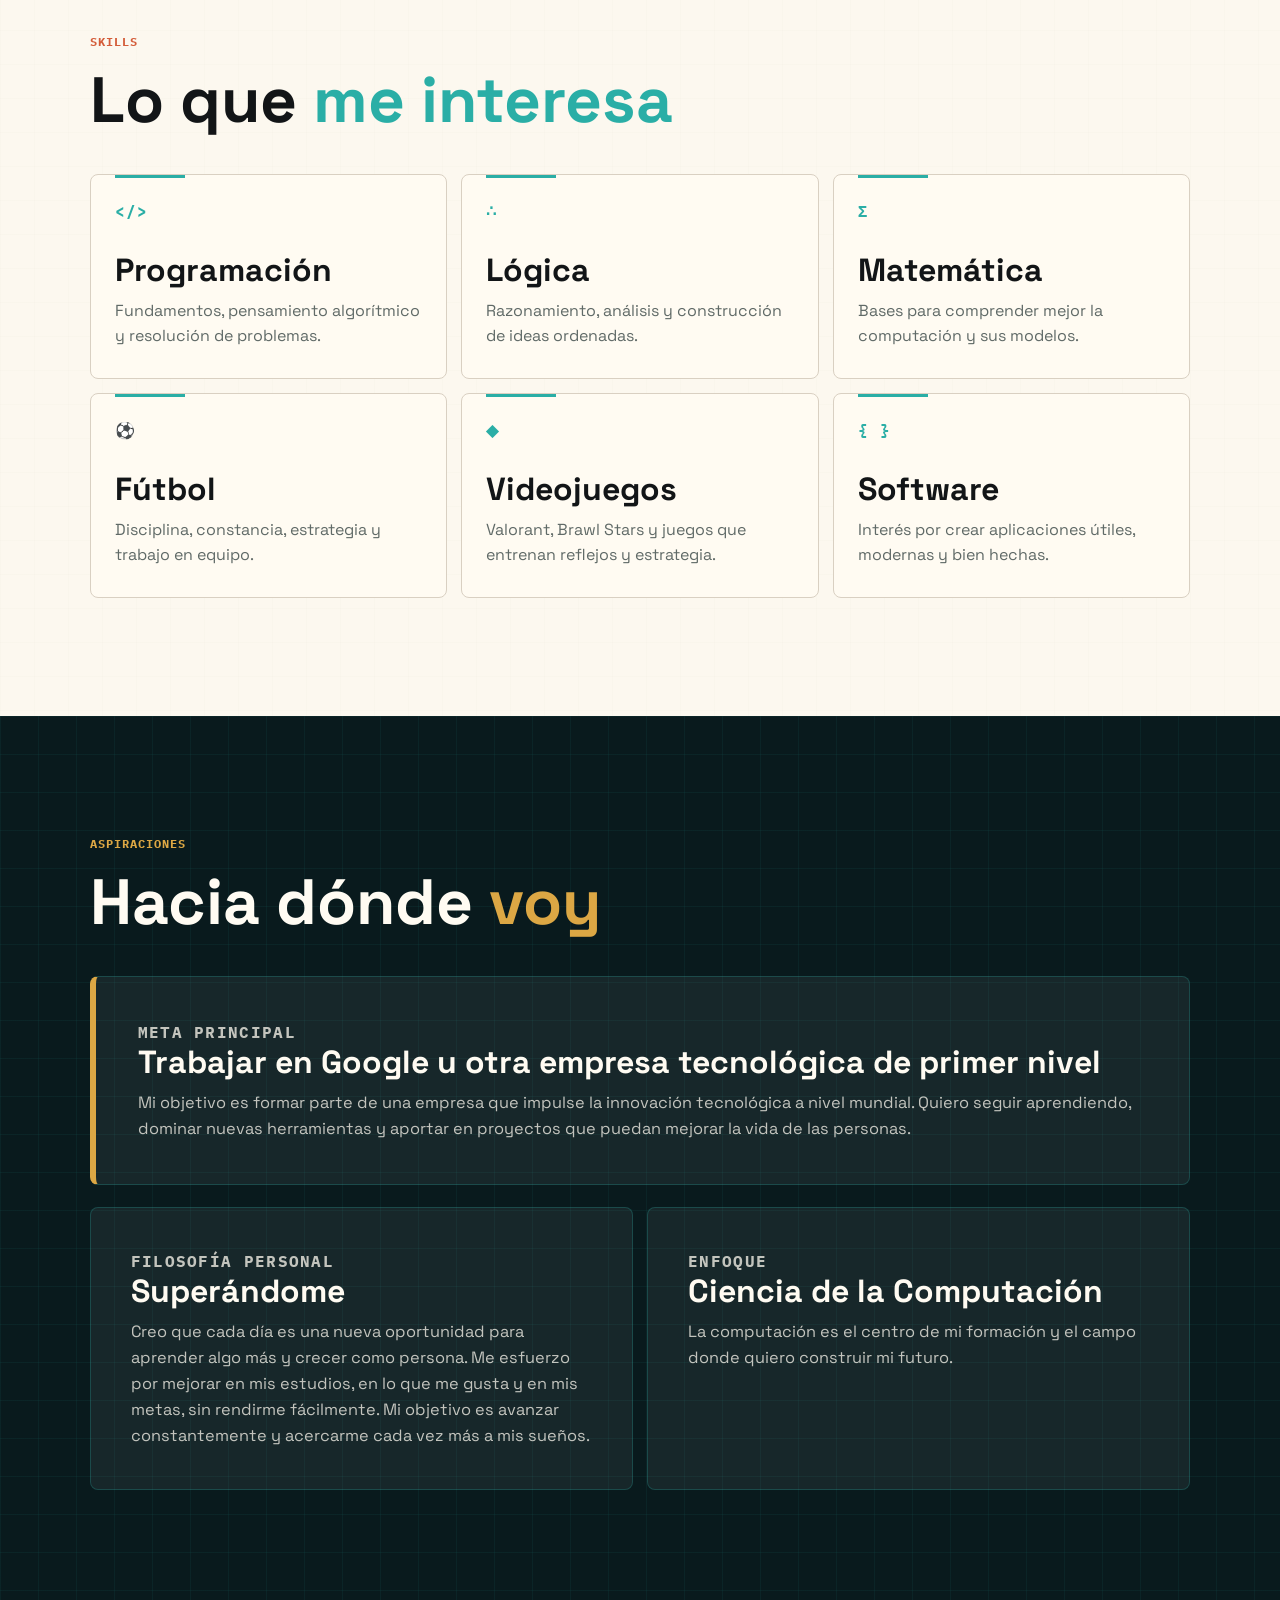
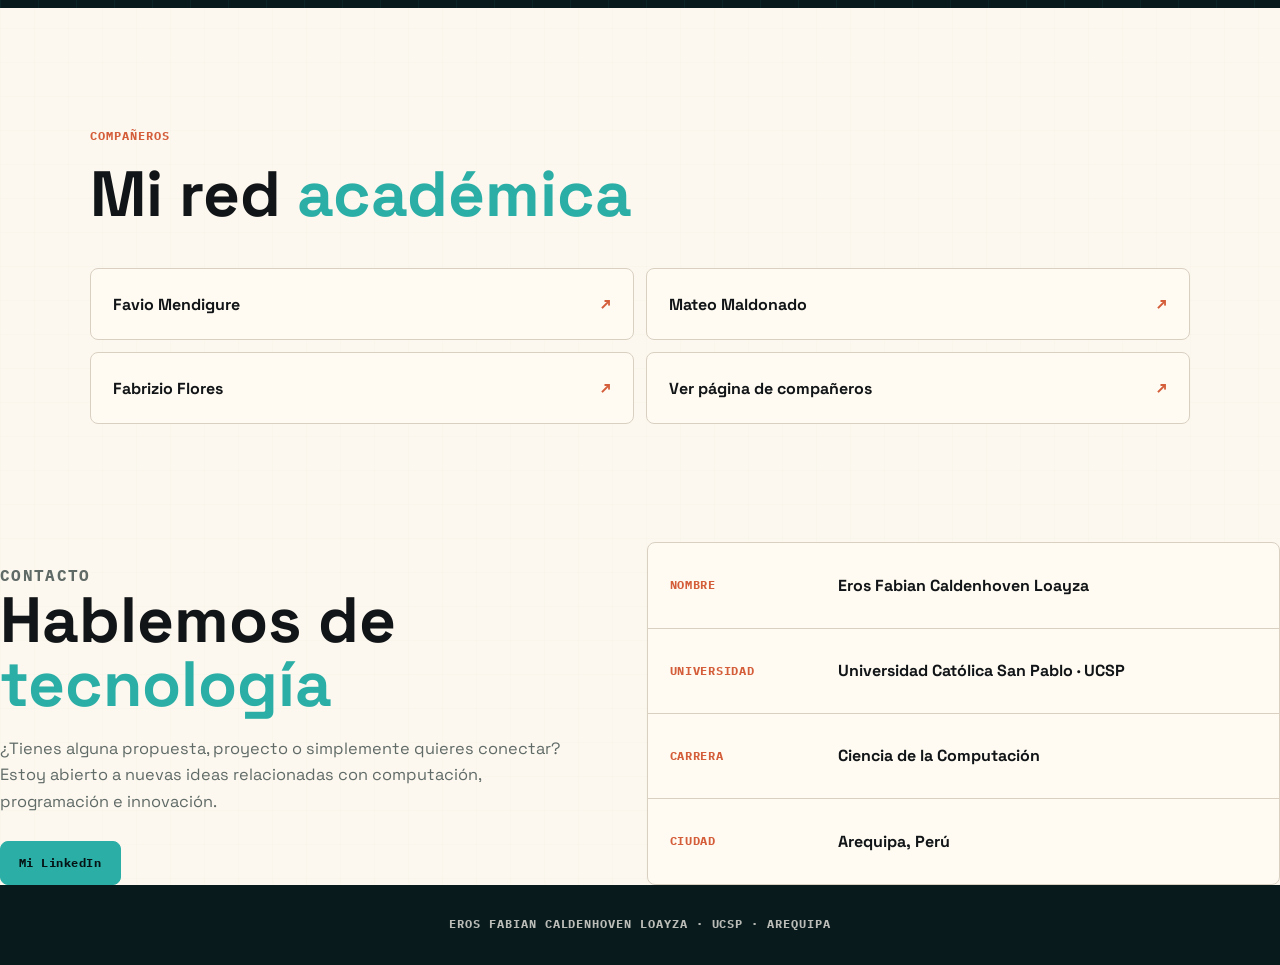
==== commit b56f36a4: "Add files via upload" ====
--- a/index.html
+++ b/index.html
@@ -4,10 +4,39 @@
   <meta charset="UTF-8">
   <meta name="viewport" content="width=device-width, initial-scale=1.0">
   <title>Eros Fabian Caldenhoven Loayza | Portafolio</title>
+  <meta name="description" content="Página web personal de Eros Fabian Caldenhoven Loayza, estudiante de Ciencia de la Computación en la Universidad Católica San Pablo UCSP.">
+  <meta name="author" content="Eros Fabian Caldenhoven Loayza">
+  <meta name="robots" content="index, follow">
+  <link rel="canonical" href="https://eros951.github.io/Pagina-web-EROS/">
+  <meta property="og:title" content="Eros Fabian Caldenhoven Loayza | Portafolio">
+  <meta property="og:description" content="Portafolio académico de Eros Fabian Caldenhoven Loayza, estudiante de Ciencia de la Computación en la UCSP.">
+  <meta property="og:type" content="website">
+  <meta property="og:url" content="https://eros951.github.io/Pagina-web-EROS/">
   <link rel="preconnect" href="https://fonts.googleapis.com">
   <link rel="preconnect" href="https://fonts.gstatic.com" crossorigin>
   <link href="https://fonts.googleapis.com/css2?family=IBM+Plex+Mono:wght@400;500;600;700&family=Space+Grotesk:wght@400;500;600;700&display=swap" rel="stylesheet">
   <link rel="stylesheet" href="styles.css">
+  <script type="application/ld+json">
+    {
+      "@context": "https://schema.org",
+      "@type": "Person",
+      "name": "Eros Fabian Caldenhoven Loayza",
+      "url": "https://eros951.github.io/Pagina-web-EROS/",
+      "sameAs": [
+        "https://www.linkedin.com/in/eros-fabian-caldenhoven-loayza-63b2583b9/"
+      ],
+      "alumniOf": {
+        "@type": "CollegeOrUniversity",
+        "name": "Universidad Católica San Pablo"
+      },
+      "knowsAbout": [
+        "Ciencia de la Computación",
+        "Programación",
+        "Lógica",
+        "Desarrollo de software"
+      ]
+    }
+  </script>
 </head>
 <body>
   <header class="site-header">
@@ -256,7 +285,7 @@
           ¿Tienes alguna propuesta, proyecto o simplemente quieres conectar?
           Estoy abierto a nuevas ideas relacionadas con computación, programación e innovación.
         </p>
-        <a class="contact-button" href="#" target="_blank" rel="noopener">LinkedIn pendiente</a>
+        <a class="contact-button" href="https://www.linkedin.com/in/eros-fabian-caldenhoven-loayza-63b2583b9/" target="_blank" rel="noopener">Mi LinkedIn</a>
       </div>
       <div class="contact-table" aria-label="Datos de contacto">
         <div>
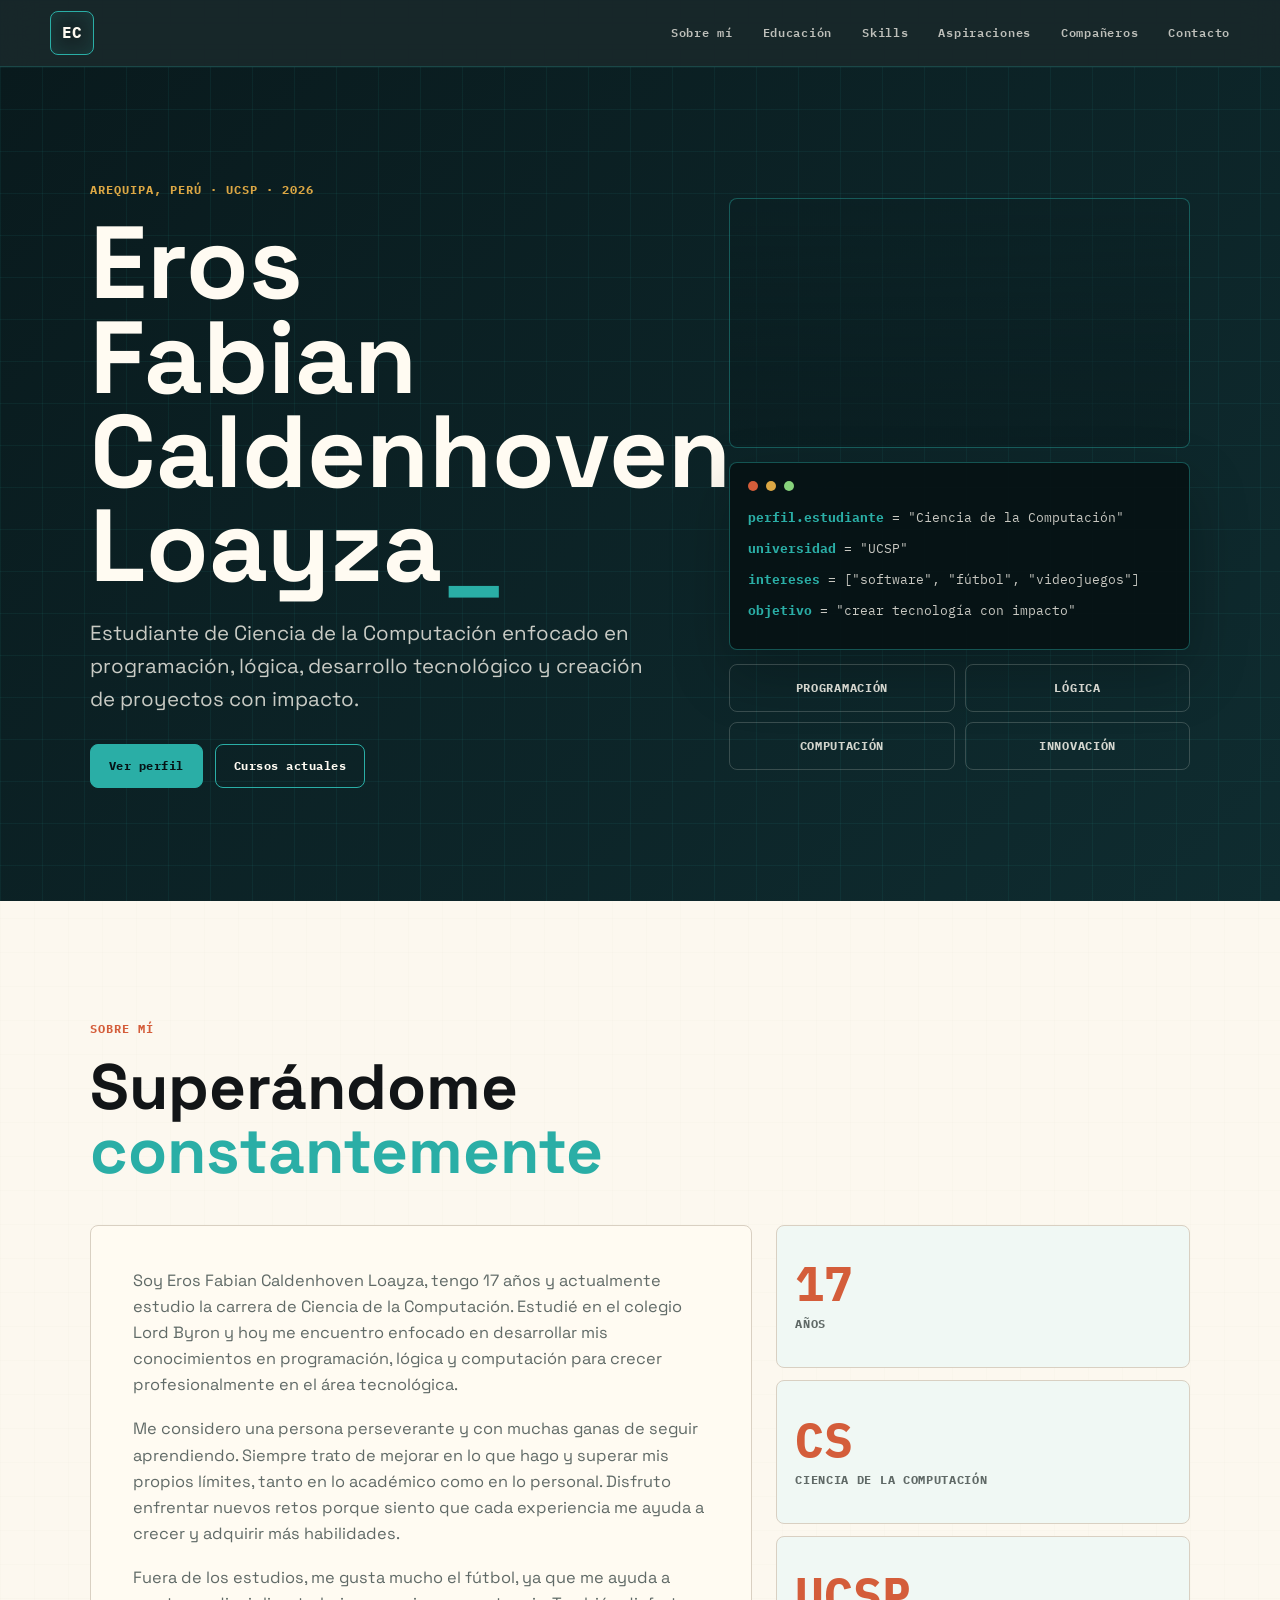
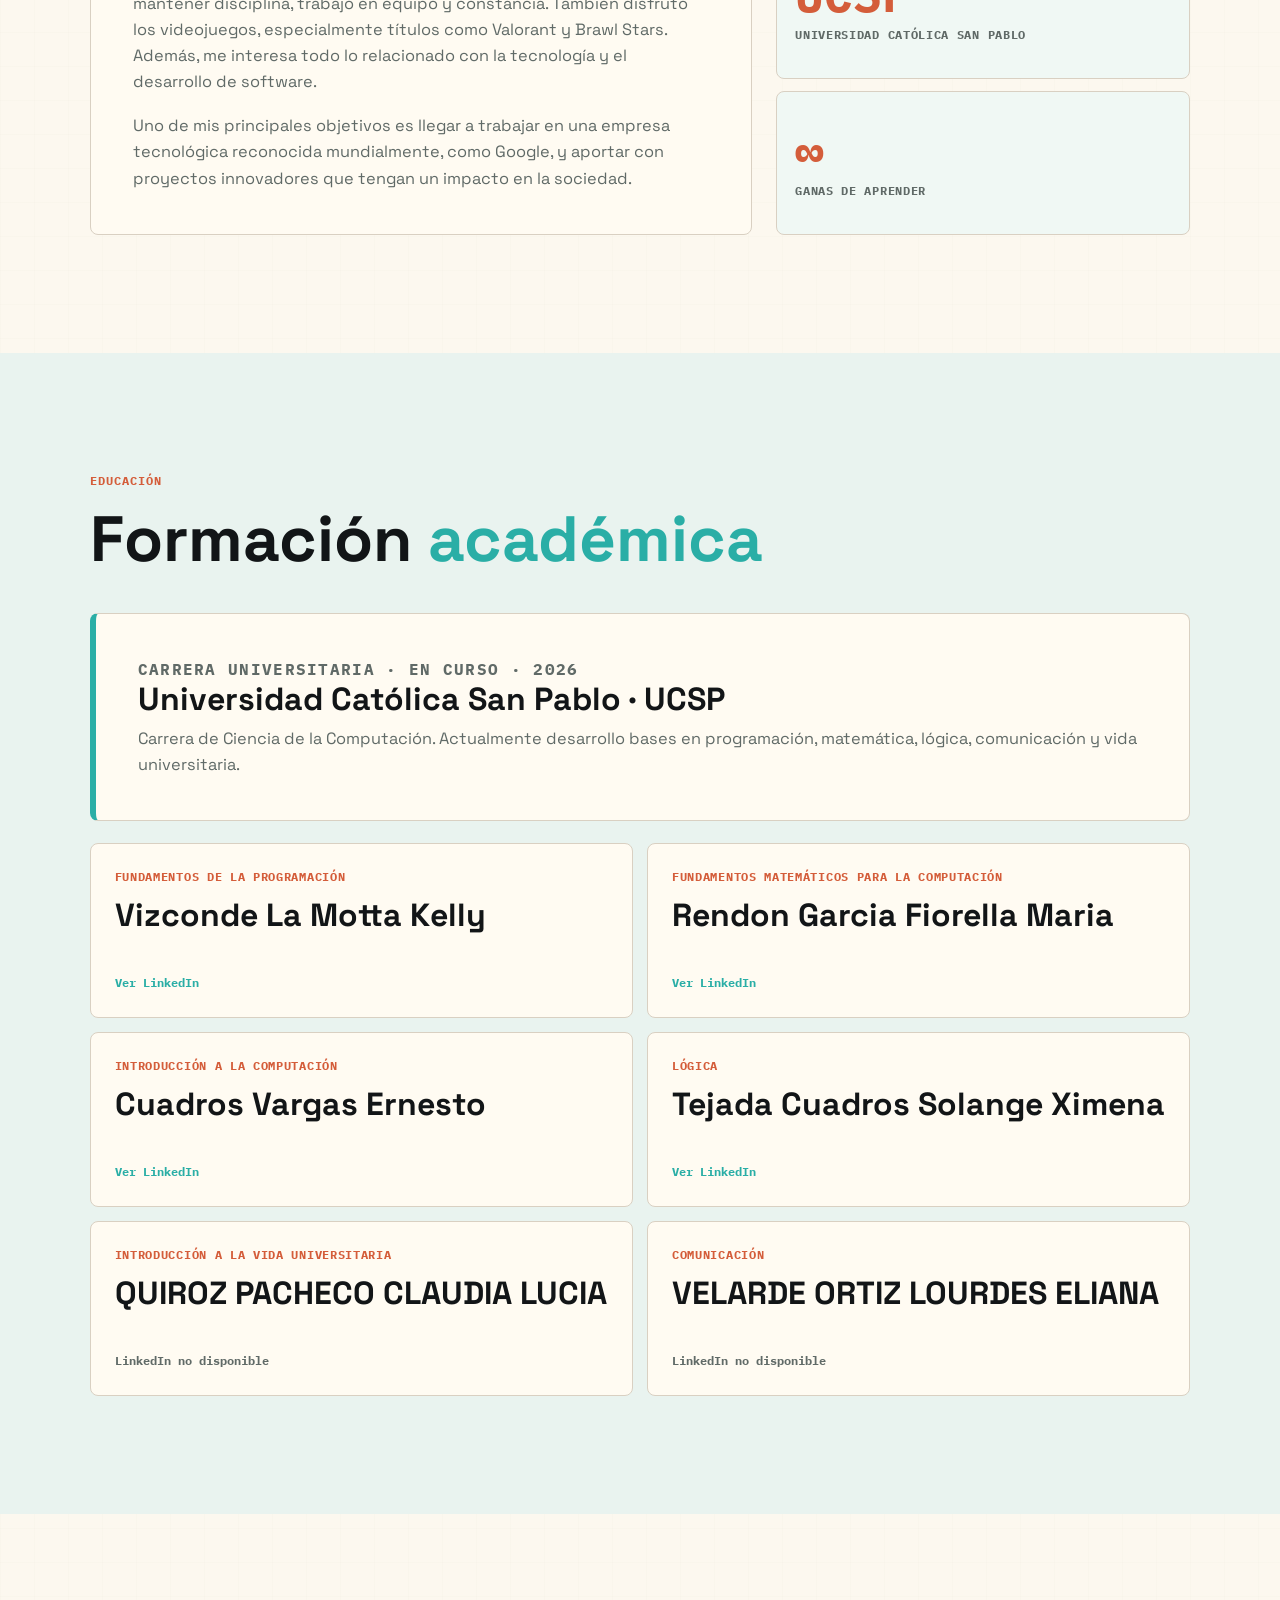
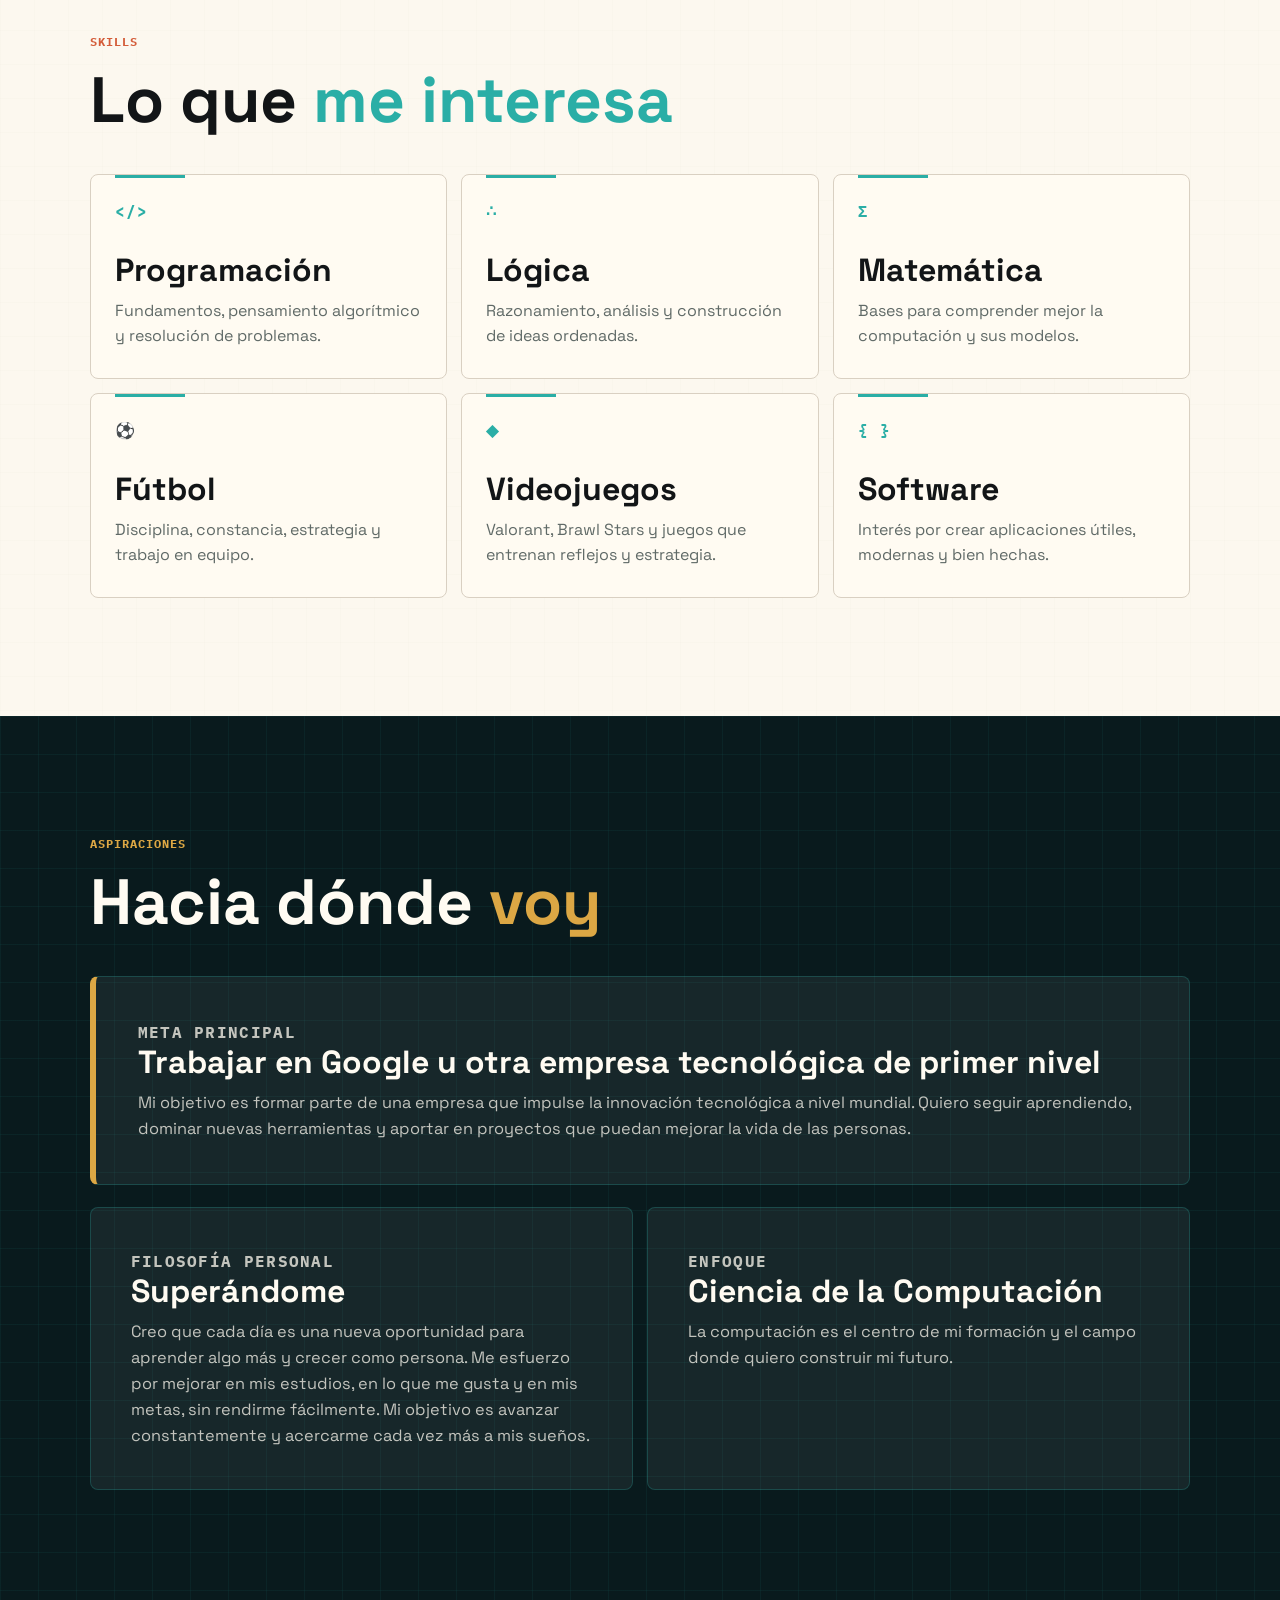
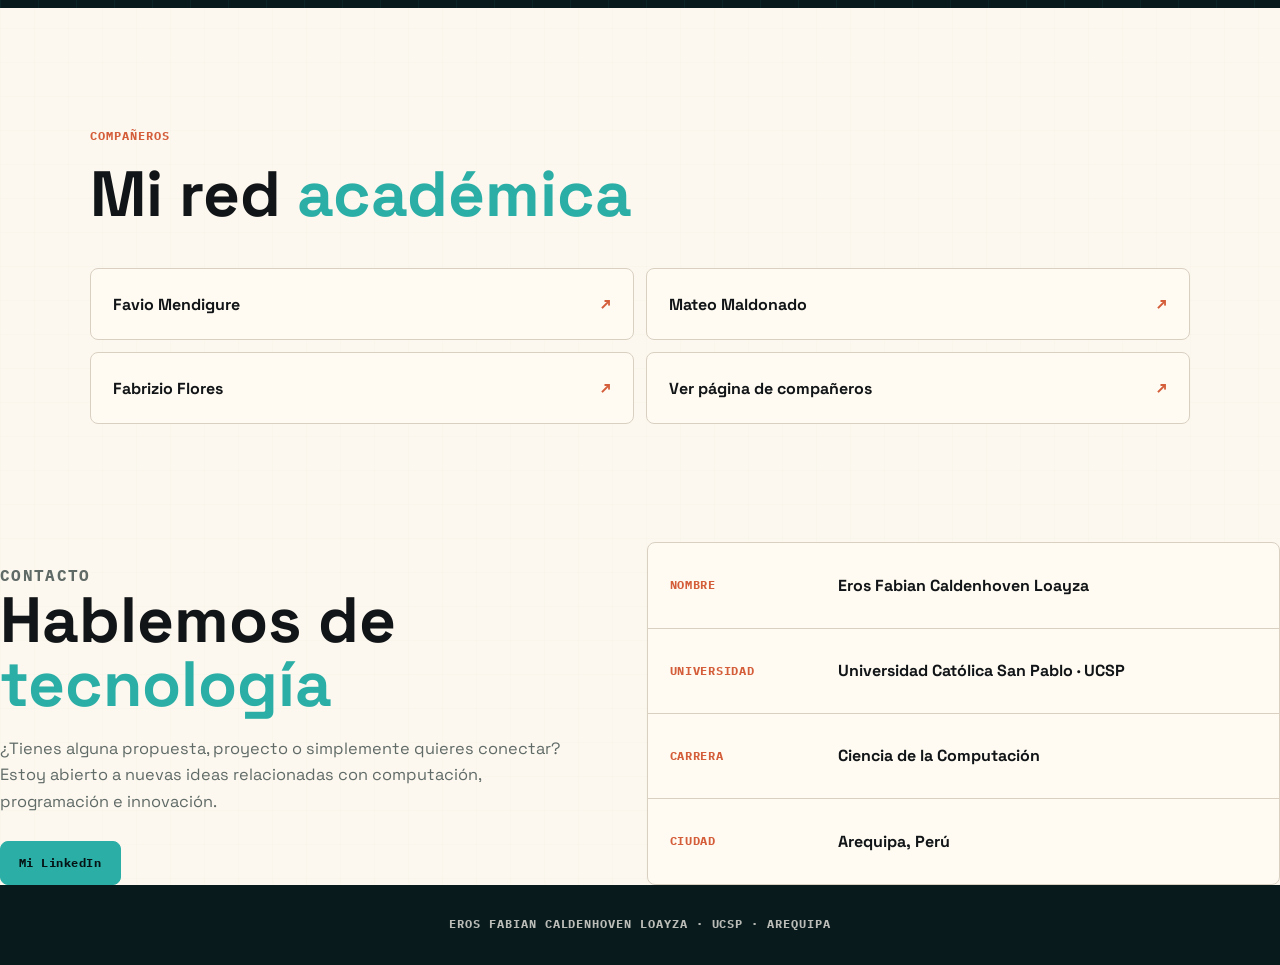
==== commit f0b75849: "Update index.html" ====
--- a/index.html
+++ b/index.html
@@ -119,7 +119,7 @@
           <p>
             Uno de mis principales objetivos es llegar a trabajar en una empresa tecnológica
             reconocida mundialmente, como Google, y aportar con proyectos innovadores que
-            tengan impacto en la sociedad.
+            tengan un impacto en la sociedad.
           </p>
         </div>
 
